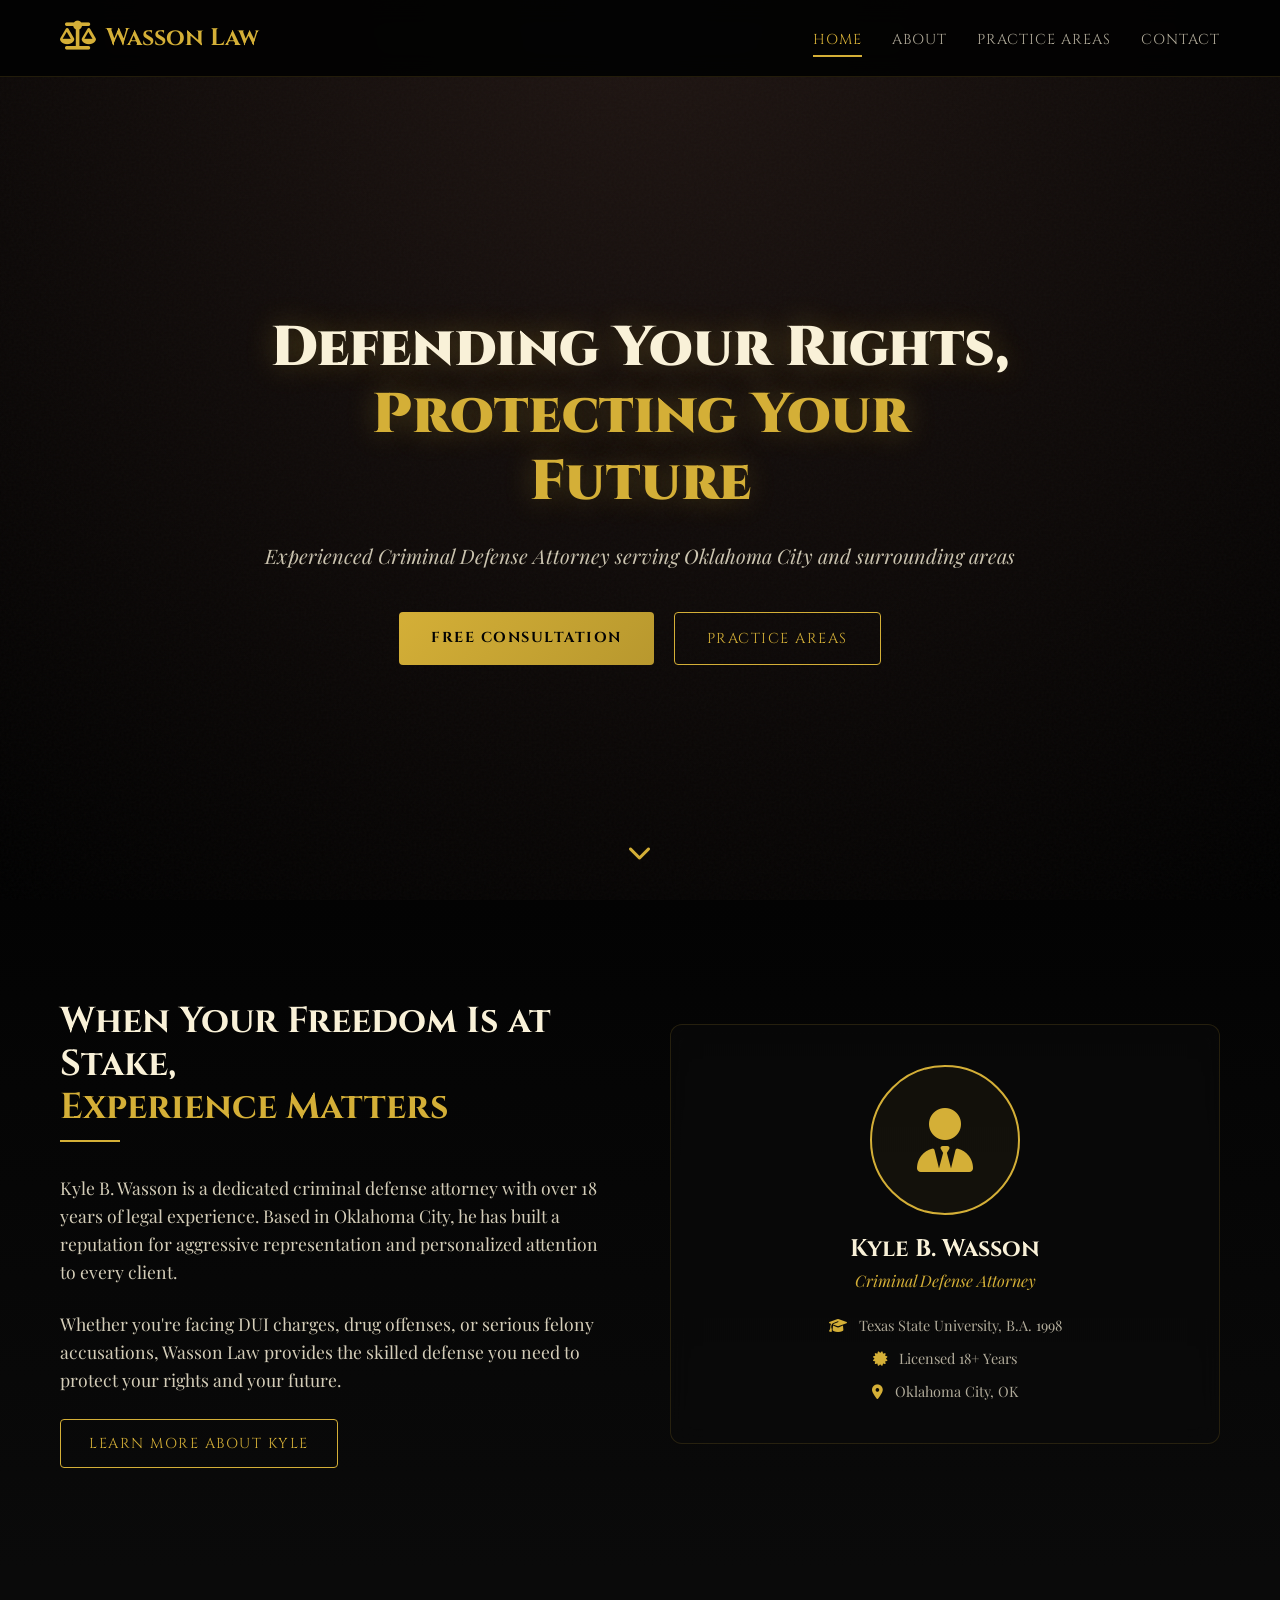
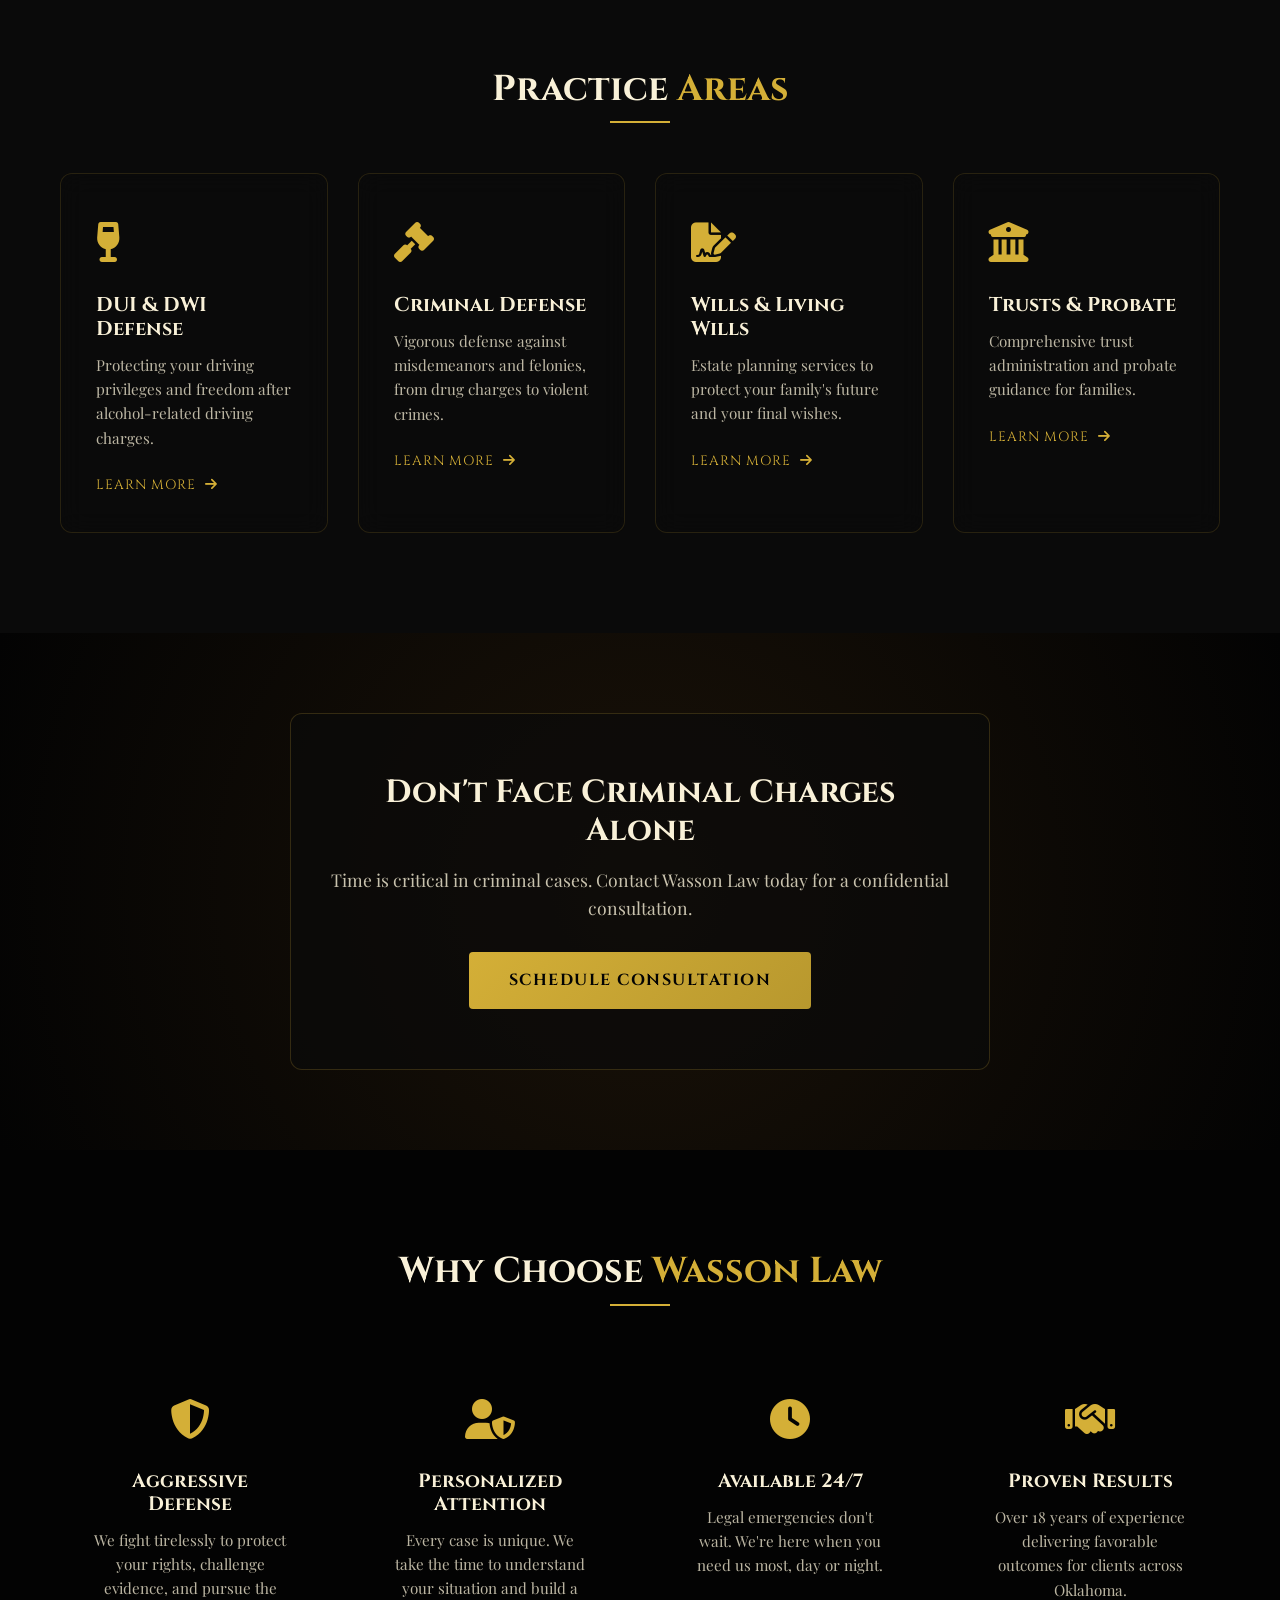
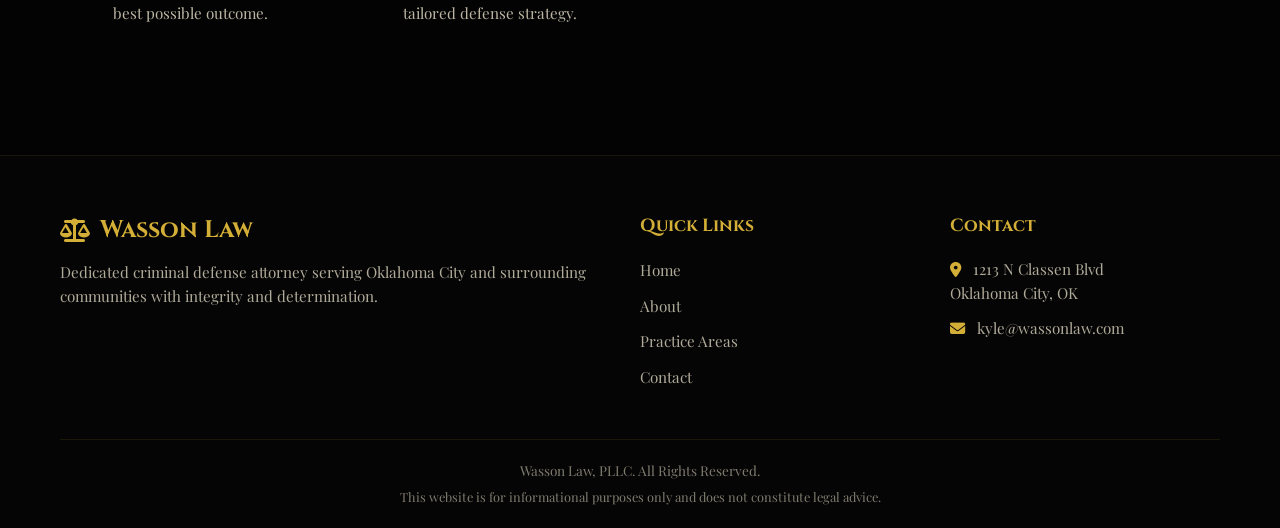
==== index.html @ e427a438 "Initial dark themed website for Kyle B. Wasson - Criminal Defense Attorney" ====
<!DOCTYPE html>
<html lang="en">
<head>
    <meta charset="UTF-8">
    <meta name="viewport" content="width=device-width, initial-scale=1.0">
    <title>Wasson Law | Kyle B. Wasson - Criminal Defense Attorney</title>
    <link rel="stylesheet" href="styles.css">
    <link href="https://fonts.googleapis.com/css2?family=Cinzel:wght@400;700;900&family=Playfair+Display:ital,wght@0,400;0,600;1,400&display=swap" rel="stylesheet">
    <link rel="stylesheet" href="https://cdnjs.cloudflare.com/ajax/libs/font-awesome/6.5.1/css/all.min.css">
</head>
<body>
    <nav class="navbar">
        <div class="nav-container">
            <a href="index.html" class="nav-logo">
                <span class="logo-icon"><i class="fas fa-scale-balanced"></i></span>
                <span class="logo-text">Wasson Law</span>
            </a>
            <ul class="nav-links">
                <li><a href="index.html" class="active">Home</a></li>
                <li><a href="about.html">About</a></li>
                <li><a href="practice-areas.html">Practice Areas</a></li>
                <li><a href="contact.html">Contact</a></li>
            </ul>
            <div class="hamburger">
                <span></span>
                <span></span>
                <span></span>
            </div>
        </div>
    </nav>

    <header class="hero">
        <div class="hero-overlay"></div>
        <div class="hero-content">
            <h1 class="hero-title">Defending Your Rights,<br><span class="gold-text">Protecting Your Future</span></h1>
            <p class="hero-subtitle">Experienced Criminal Defense Attorney serving Oklahoma City and surrounding areas</p>
            <div class="hero-buttons">
                <a href="contact.html" class="btn btn-primary">Free Consultation</a>
                <a href="practice-areas.html" class="btn btn-secondary">Practice Areas</a>
            </div>
        </div>
        <div class="hero-scroll">
            <i class="fas fa-chevron-down"></i>
        </div>
    </header>

    <section class="intro-section">
        <div class="container">
            <div class="intro-grid">
                <div class="intro-text">
                    <h2 class="section-title">When Your Freedom Is at Stake,<br><span class="gold-text">Experience Matters</span></h2>
                    <p class="intro-paragraph">Kyle B. Wasson is a dedicated criminal defense attorney with over 18 years of legal experience. Based in Oklahoma City, he has built a reputation for aggressive representation and personalized attention to every client.</p>
                    <p class="intro-paragraph">Whether you're facing DUI charges, drug offenses, or serious felony accusations, Wasson Law provides the skilled defense you need to protect your rights and your future.</p>
                    <a href="about.html" class="btn btn-outline">Learn More About Kyle</a>
                </div>
                <div class="intro-card">
                    <div class="attorney-placeholder">
                        <i class="fas fa-user-tie"></i>
                    </div>
                    <h3>Kyle B. Wasson</h3>
                    <p>Criminal Defense Attorney</p>
                    <div class="credentials">
                        <span><i class="fas fa-graduation-cap"></i> Texas State University, B.A. 1998</span>
                        <span><i class="fas fa-certificate"></i> Licensed 18+ Years</span>
                        <span><i class="fas fa-location-dot"></i> Oklahoma City, OK</span>
                    </div>
                </div>
            </div>
        </div>
    </section>

    <section class="practice-preview">
        <div class="container">
            <h2 class="section-title text-center">Practice <span class="gold-text">Areas</span></h2>
            <div class="practice-grid">
                <div class="practice-card">
                    <div class="practice-icon"><i class="fas fa-wine-glass"></i></div>
                    <h3>DUI & DWI Defense</h3>
                    <p>Protecting your driving privileges and freedom after alcohol-related driving charges.</p>
                    <a href="practice-areas.html" class="card-link">Learn More <i class="fas fa-arrow-right"></i></a>
                </div>
                <div class="practice-card">
                    <div class="practice-icon"><i class="fas fa-gavel"></i></div>
                    <h3>Criminal Defense</h3>
                    <p>Vigorous defense against misdemeanors and felonies, from drug charges to violent crimes.</p>
                    <a href="practice-areas.html" class="card-link">Learn More <i class="fas fa-arrow-right"></i></a>
                </div>
                <div class="practice-card">
                    <div class="practice-icon"><i class="fas fa-file-signature"></i></div>
                    <h3>Wills & Living Wills</h3>
                    <p>Estate planning services to protect your family's future and your final wishes.</p>
                    <a href="practice-areas.html" class="card-link">Learn More <i class="fas fa-arrow-right"></i></a>
                </div>
                <div class="practice-card">
                    <div class="practice-icon"><i class="fas fa-building-columns"></i></div>
                    <h3>Trusts & Probate</h3>
                    <p>Comprehensive trust administration and probate guidance for families.</p>
                    <a href="practice-areas.html" class="card-link">Learn More <i class="fas fa-arrow-right"></i></a>
                </div>
            </div>
        </div>
    </section>

    <section class="cta-section">
        <div class="container">
            <div class="cta-box">
                <h2>Don't Face Criminal Charges Alone</h2>
                <p>Time is critical in criminal cases. Contact Wasson Law today for a confidential consultation.</p>
                <a href="contact.html" class="btn btn-primary btn-large">Schedule Consultation</a>
            </div>
        </div>
    </section>

    <section class="why-choose">
        <div class="container">
            <h2 class="section-title text-center">Why Choose <span class="gold-text">Wasson Law</span></h2>
            <div class="features-grid">
                <div class="feature">
                    <div class="feature-icon"><i class="fas fa-shield-halved"></i></div>
                    <h3>Aggressive Defense</h3>
                    <p>We fight tirelessly to protect your rights, challenge evidence, and pursue the best possible outcome.</p>
                </div>
                <div class="feature">
                    <div class="feature-icon"><i class="fas fa-user-shield"></i></div>
                    <h3>Personalized Attention</h3>
                    <p>Every case is unique. We take the time to understand your situation and build a tailored defense strategy.</p>
                </div>
                <div class="feature">
                    <div class="feature-icon"><i class="fas fa-clock"></i></div>
                    <h3>Available 24/7</h3>
                    <p>Legal emergencies don't wait. We're here when you need us most, day or night.</p>
                </div>
                <div class="feature">
                    <div class="feature-icon"><i class="fas fa-handshake"></i></div>
                    <h3>Proven Results</h3>
                    <p>Over 18 years of experience delivering favorable outcomes for clients across Oklahoma.</p>
                </div>
            </div>
        </div>
    </section>

    <footer class="footer">
        <div class="container">
            <div class="footer-grid">
                <div class="footer-brand">
                    <h3><i class="fas fa-scale-balanced"></i> Wasson Law</h3>
                    <p>Dedicated criminal defense attorney serving Oklahoma City and surrounding communities with integrity and determination.</p>
                </div>
                <div class="footer-links">
                    <h4>Quick Links</h4>
                    <ul>
                        <li><a href="index.html">Home</a></li>
                        <li><a href="about.html">About</a></li>
                        <li><a href="practice-areas.html">Practice Areas</a></li>
                        <li><a href="contact.html">Contact</a></li>
                    </ul>
                </div>
                <div class="footer-contact">
                    <h4>Contact</h4>
                    <p><i class="fas fa-location-dot"></i> 1213 N Classen Blvd<br>Oklahoma City, OK</p>
                    <p><i class="fas fa-envelope"></i> kyle@wassonlaw.com</p>
                </div>
            </div>
            <div class="footer-bottom">
                <p> Wasson Law, PLLC. All Rights Reserved.</p>
                <p class="disclaimer">This website is for informational purposes only and does not constitute legal advice.</p>
            </div>
        </div>
    </footer>

    <script>
        // Mobile menu toggle
        const hamburger = document.querySelector('.hamburger');
        const navLinks = document.querySelector('.nav-links');
        hamburger.addEventListener('click', () => {
            navLinks.classList.toggle('active');
            hamburger.classList.toggle('active');
        });

        // Smooth scroll for anchor links
        document.querySelectorAll('a[href^="#"]').forEach(anchor => {
            anchor.addEventListener('click', function (e) {
                e.preventDefault();
                document.querySelector(this.getAttribute('href')).scrollIntoView({
                    behavior: 'smooth'
                });
            });
        });
    </script>
</body>
</html>
---- styles.css ----
/* ============================================
   WASSON LAW - DARK THEME STYLESHEET
   Attorney: Kyle B. Wasson
   ============================================ */

@import url('https://fonts.googleapis.com/css2?family=Cinzel:wght@400;700;900&family=Playfair+Display:ital,wght@0,400;0,600;1,400&display=swap');

/* CSS Variables */
:root {
    --gold: #D4AF37;
    --gold-light: #F9F1D8;
    --gold-dim: #8a7326;
    --black: #030303;
    --panel-bg: rgba(10, 10, 10, 0.7);
    --accent: var(--gold);
    --font-display: 'Cinzel', serif;
    --font-serif: 'Playfair Display', serif;
}

/* Reset & Base */
* {
    margin: 0;
    padding: 0;
    box-sizing: border-box;
}

html {
    scroll-behavior: smooth;
}

body {
    font-family: var(--font-serif);
    background-color: var(--black);
    color: var(--gold-light);
    line-height: 1.6;
    overflow-x: hidden;
}

a {
    color: var(--gold);
    text-decoration: none;
    transition: all 0.3s ease;
}

a:hover {
    color: var(--gold-light);
}

.container {
    max-width: 1200px;
    margin: 0 auto;
    padding: 0 20px;
}

/* Typography */
h1, h2, h3, h4, h5, h6 {
    font-family: var(--font-display);
    color: var(--gold-light);
    line-height: 1.2;
}

.section-title {
    font-size: 2.25rem;
    margin-bottom: 2rem;
    position: relative;
}

.section-title::after {
    content: '';
    display: block;
    width: 60px;
    height: 2px;
    background: var(--gold);
    margin-top: 10px;
}

.text-center {
    text-align: center;
}

.text-center::after {
    margin-left: auto;
    margin-right: auto;
}

.gold-text {
    color: var(--gold);
}

/* Navigation */
.navbar {
    position: fixed;
    top: 0;
    left: 0;
    right: 0;
    z-index: 1000;
    background: rgba(3, 3, 3, 0.95);
    backdrop-filter: blur(12px);
    border-bottom: 1px solid rgba(212, 175, 55, 0.15);
    padding: 15px 0;
}

.nav-container {
    max-width: 1200px;
    margin: 0 auto;
    padding: 0 20px;
    display: flex;
    justify-content: space-between;
    align-items: center;
}

.nav-logo {
    display: flex;
    align-items: center;
    gap: 10px;
    font-family: var(--font-display);
    font-size: 1.5rem;
    font-weight: 700;
    color: var(--gold);
}

.logo-icon {
    font-size: 1.8rem;
}

.nav-links {
    display: flex;
    list-style: none;
    gap: 30px;
}

.nav-links a {
    font-family: var(--font-display);
    font-size: 0.9rem;
    text-transform: uppercase;
    letter-spacing: 1px;
    padding: 8px 0;
    position: relative;
    color: rgba(249, 241, 216, 0.7);
}

.nav-links a::after {
    content: '';
    position: absolute;
    bottom: 0;
    left: 0;
    width: 0;
    height: 2px;
    background: var(--gold);
    transition: width 0.3s ease;
}

.nav-links a:hover,
.nav-links a.active {
    color: var(--gold);
}

.nav-links a:hover::after,
.nav-links a.active::after {
    width: 100%;
}

.hamburger {
    display: none;
    flex-direction: column;
    gap: 5px;
    cursor: pointer;
}

.hamburger span {
    display: block;
    width: 25px;
    height: 2px;
    background: var(--gold);
    transition: all 0.3s ease;
}

/* Hero Section */
.hero {
    min-height: 100vh;
    display: flex;
    align-items: center;
    justify-content: center;
    position: relative;
    background: radial-gradient(circle at top center, #1F1512 0%, #000000 100%);
    padding-top: 80px;
}

.hero-overlay {
    position: absolute;
    inset: 0;
    background: url("data:image/svg+xml,%3Csvg viewBox='0 0 400 400' xmlns='http://www.w3.org/2000/svg'%3E%3Cfilter id='noiseFilter'%3E%3CfeTurbulence type='fractalNoise' baseFrequency='0.9' numOctaves='3' stitchTiles='stitch'/%3E%3C/filter%3E%3Crect width='100%25' height='100%25' filter='url(%23noiseFilter)'/%3E%3C/svg%3E");
    opacity: 0.03;
    pointer-events: none;
}

.hero-content {
    text-align: center;
    z-index: 1;
    max-width: 800px;
    padding: 0 20px;
}

.hero-title {
    font-size: clamp(2rem, 5vw, 3.5rem);
    font-weight: 900;
    margin-bottom: 1.5rem;
    text-shadow: 0 0 30px rgba(212, 175, 55, 0.3);
}

.hero-subtitle {
    font-size: 1.25rem;
    color: rgba(249, 241, 216, 0.8);
    margin-bottom: 2.5rem;
    font-style: italic;
}

.hero-buttons {
    display: flex;
    gap: 20px;
    justify-content: center;
    flex-wrap: wrap;
}

.hero-scroll {
    position: absolute;
    bottom: 30px;
    left: 50%;
    transform: translateX(-50%);
    animation: bounce 2s infinite;
    color: var(--gold);
    font-size: 1.5rem;
}

@keyframes bounce {
    0%, 20%, 50%, 80%, 100% { transform: translateX(-50%) translateY(0); }
    40% { transform: translateX(-50%) translateY(-10px); }
    60% { transform: translateX(-50%) translateY(-5px); }
}

/* Buttons */
.btn {
    display: inline-block;
    padding: 14px 32px;
    font-family: var(--font-display);
    font-size: 0.9rem;
    text-transform: uppercase;
    letter-spacing: 1.5px;
    border-radius: 4px;
    cursor: pointer;
    transition: all 0.3s ease;
    border: none;
    text-align: center;
}

.btn-primary {
    background: linear-gradient(135deg, var(--gold) 0%, #b8982e 100%);
    color: var(--black);
    font-weight: 700;
}

.btn-primary:hover {
    box-shadow: 0 0 25px rgba(212, 175, 55, 0.5);
    transform: translateY(-2px);
    color: var(--black);
}

.btn-secondary {
    background: transparent;
    color: var(--gold);
    border: 1px solid var(--gold);
}

.btn-secondary:hover {
    background: rgba(212, 175, 55, 0.1);
    color: var(--gold-light);
}

.btn-outline {
    background: transparent;
    color: var(--gold);
    border: 1px solid var(--gold);
    padding: 12px 28px;
}

.btn-outline:hover {
    background: rgba(212, 175, 55, 0.1);
}

.btn-large {
    padding: 16px 40px;
    font-size: 1rem;
}

.btn-full {
    width: 100%;
}

/* Intro Section */
.intro-section {
    padding: 100px 0;
    background: linear-gradient(180deg, var(--black) 0%, #0a0a0a 100%);
}

.intro-grid {
    display: grid;
    grid-template-columns: 1fr 1fr;
    gap: 60px;
    align-items: center;
}

.intro-text p {
    font-size: 1.1rem;
    margin-bottom: 1.5rem;
    color: rgba(249, 241, 216, 0.85);
}

.intro-card {
    background: rgba(10, 10, 10, 0.6);
    backdrop-filter: blur(12px);
    border: 1px solid rgba(212, 175, 55, 0.15);
    border-radius: 12px;
    padding: 40px;
    text-align: center;
}

.attorney-placeholder {
    width: 150px;
    height: 150px;
    border-radius: 50%;
    border: 2px solid var(--gold);
    margin: 0 auto 20px;
    display: flex;
    align-items: center;
    justify-content: center;
    background: rgba(212, 175, 55, 0.05);
}

.attorney-placeholder i {
    font-size: 4rem;
    color: var(--gold);
}

.intro-card h3 {
    font-size: 1.5rem;
    margin-bottom: 5px;
}

.intro-card > p {
    color: var(--gold);
    font-style: italic;
    margin-bottom: 20px;
}

.credentials {
    display: flex;
    flex-direction: column;
    gap: 10px;
}

.credentials span {
    font-size: 0.9rem;
    color: rgba(249, 241, 216, 0.7);
}

.credentials i {
    color: var(--gold);
    margin-right: 8px;
}

/* Practice Preview */
.practice-preview {
    padding: 100px 0;
    background: #0a0a0a;
}

.practice-grid {
    display: grid;
    grid-template-columns: repeat(auto-fit, minmax(260px, 1fr));
    gap: 30px;
    margin-top: 50px;
}

.practice-card {
    background: rgba(10, 10, 10, 0.6);
    backdrop-filter: blur(12px);
    border: 1px solid rgba(212, 175, 55, 0.15);
    border-radius: 12px;
    padding: 35px;
    transition: all 0.3s ease;
}

.practice-card:hover {
    border-color: rgba(212, 175, 55, 0.4);
    transform: translateY(-5px);
    box-shadow: 0 10px 40px rgba(0, 0, 0, 0.4);
}

.practice-icon {
    font-size: 2.5rem;
    color: var(--gold);
    margin-bottom: 20px;
}

.practice-card h3 {
    font-size: 1.25rem;
    margin-bottom: 12px;
}

.practice-card p {
    color: rgba(249, 241, 216, 0.75);
    font-size: 0.95rem;
    margin-bottom: 20px;
}

.card-link {
    font-family: var(--font-display);
    font-size: 0.85rem;
    text-transform: uppercase;
    letter-spacing: 1px;
}

.card-link i {
    margin-left: 5px;
    transition: transform 0.3s ease;
}

.card-link:hover i {
    transform: translateX(5px);
}

/* CTA Section */
.cta-section {
    padding: 80px 0;
    background: radial-gradient(circle at center, #1a1208 0%, var(--black) 100%);
}

.cta-box {
    text-align: center;
    max-width: 700px;
    margin: 0 auto;
    padding: 60px 40px;
    background: rgba(10, 10, 10, 0.7);
    border: 1px solid rgba(212, 175, 55, 0.2);
    border-radius: 12px;
}

.cta-box h2 {
    font-size: 2rem;
    margin-bottom: 15px;
}

.cta-box p {
    color: rgba(249, 241, 216, 0.8);
    margin-bottom: 30px;
    font-size: 1.1rem;
}

/* Why Choose */
.why-choose {
    padding: 100px 0;
    background: var(--black);
}

.features-grid {
    display: grid;
    grid-template-columns: repeat(auto-fit, minmax(250px, 1fr));
    gap: 40px;
    margin-top: 50px;
}

.feature {
    text-align: center;
    padding: 30px;
}

.feature-icon {
    font-size: 2.5rem;
    color: var(--gold);
    margin-bottom: 20px;
}

.feature h3 {
    font-size: 1.2rem;
    margin-bottom: 12px;
}

.feature p {
    color: rgba(249, 241, 216, 0.75);
    font-size: 0.95rem;
}

/* Footer */
.footer {
    background: #050505;
    border-top: 1px solid rgba(212, 175, 55, 0.1);
    padding: 60px 0 20px;
}

.footer-grid {
    display: grid;
    grid-template-columns: 2fr 1fr 1fr;
    gap: 40px;
    margin-bottom: 40px;
}

.footer-brand h3 {
    color: var(--gold);
    font-size: 1.5rem;
    margin-bottom: 15px;
    display: flex;
    align-items: center;
    gap: 10px;
}

.footer-brand p {
    color: rgba(249, 241, 216, 0.7);
    font-size: 0.95rem;
}

.footer-links h4,
.footer-contact h4 {
    font-size: 1.1rem;
    margin-bottom: 20px;
    color: var(--gold);
}

.footer-links ul {
    list-style: none;
}

.footer-links li {
    margin-bottom: 10px;
}

.footer-links a {
    color: rgba(249, 241, 216, 0.7);
    font-size: 0.95rem;
}

.footer-links a:hover {
    color: var(--gold);
}

.footer-contact p {
    color: rgba(249, 241, 216, 0.7);
    font-size: 0.95rem;
    margin-bottom: 10px;
}

.footer-contact i {
    color: var(--gold);
    margin-right: 8px;
}

.footer-bottom {
    text-align: center;
    padding-top: 20px;
    border-top: 1px solid rgba(212, 175, 55, 0.1);
}

.footer-bottom p {
    color: rgba(249, 241, 216, 0.5);
    font-size: 0.85rem;
}

.footer-bottom .disclaimer {
    margin-top: 5px;
    font-size: 0.8rem;
}

/* Page Header */
.page-header {
    padding: 150px 0 80px;
    text-align: center;
    background: radial-gradient(circle at top center, #1F1512 0%, #000000 100%);
    border-bottom: 1px solid rgba(212, 175, 55, 0.1);
}

.page-header-content h1 {
    font-size: clamp(2rem, 4vw, 3rem);
    margin-bottom: 15px;
}

.page-header-content p {
    font-size: 1.2rem;
    color: rgba(249, 241, 216, 0.7);
    font-style: italic;
}

/* About Page */
.about-section {
    padding: 80px 0;
    background: var(--black);
}

.about-grid {
    display: grid;
    grid-template-columns: 1fr 2fr;
    gap: 60px;
    align-items: start;
}

.about-image {
    position: sticky;
    top: 100px;
}

.about-placeholder {
    width: 100%;
    aspect-ratio: 3/4;
    border: 2px solid var(--gold);
    border-radius: 8px;
    display: flex;
    align-items: center;
    justify-content: center;
    background: rgba(212, 175, 55, 0.05);
    margin-bottom: 20px;
}

.about-placeholder i {
    font-size: 5rem;
    color: var(--gold);
}

.about-credentials {
    text-align: center;
}

.about-credentials h3 {
    font-size: 1.5rem;
    margin-bottom: 5px;
}

.about-credentials .title {
    color: var(--gold);
    font-style: italic;
    margin-bottom: 15px;
}

.cred-list {
    display: flex;
    flex-direction: column;
    gap: 8px;
}

.cred-list span {
    font-size: 0.85rem;
    color: rgba(249, 241, 216, 0.7);
}

.cred-list i {
    color: var(--gold);
    margin-right: 8px;
}

.about-content h3 {
    font-size: 1.3rem;
    margin: 30px 0 15px;
    color: var(--gold);
}

.about-content p {
    color: rgba(249, 241, 216, 0.85);
    margin-bottom: 1rem;
}

.about-content blockquote {
    border-left: 3px solid var(--gold);
    padding-left: 20px;
    margin: 30px 0;
    font-style: italic;
    font-size: 1.1rem;
    color: rgba(249, 241, 216, 0.9);
}

.about-content blockquote cite {
    display: block;
    margin-top: 10px;
    font-size: 0.9rem;
    color: var(--gold);
    font-style: normal;
}

/* Experience Section */
.experience-section {
    padding: 80px 0;
    background: #0a0a0a;
}

.expertise-grid {
    display: grid;
    grid-template-columns: repeat(auto-fit, minmax(300px, 1fr));
    gap: 30px;
    margin-top: 50px;
}

.expertise-item {
    background: rgba(10, 10, 10, 0.6);
    border: 1px solid rgba(212, 175, 55, 0.15);
    border-radius: 8px;
    padding: 30px;
    text-align: center;
    transition: all 0.3s ease;
}

.expertise-item:hover {
    border-color: rgba(212, 175, 55, 0.4);
}

.expertise-item i {
    font-size: 2.5rem;
    color: var(--gold);
    margin-bottom: 15px;
}

.expertise-item h4 {
    font-size: 1.1rem;
    margin-bottom: 10px;
}

.expertise-item p {
    color: rgba(249, 241, 216, 0.7);
    font-size: 0.9rem;
}

/* Practice Areas Page */
.practice-detail {
    padding: 80px 0;
    background: var(--black);
}

.practice-detail-grid {
    display: grid;
    grid-template-columns: repeat(auto-fit, minmax(350px, 1fr));
    gap: 30px;
}

.practice-detail-card {
    background: rgba(10, 10, 10, 0.6);
    border: 1px solid rgba(212, 175, 55, 0.15);
    border-radius: 12px;
    overflow: hidden;
    transition: all 0.3s ease;
}

.practice-detail-card:hover {
    border-color: rgba(212, 175, 55, 0.4);
    transform: translateY(-3px);
}

.practice-detail-header {
    background: rgba(212, 175, 55, 0.08);
    padding: 25px 30px;
    display: flex;
    align-items: center;
    gap: 15px;
    border-bottom: 1px solid rgba(212, 175, 55, 0.1);
}

.practice-detail-header i {
    font-size: 1.8rem;
    color: var(--gold);
}

.practice-detail-header h2 {
    font-size: 1.3rem;
}

.practice-detail-content {
    padding: 25px 30px;
}

.practice-detail-content p {
    color: rgba(249, 241, 216, 0.8);
    margin-bottom: 15px;
    font-size: 0.95rem;
}

.practice-detail-content ul {
    list-style: none;
    margin-bottom: 15px;
}

.practice-detail-content li {
    padding: 8px 0;
    color: rgba(249, 241, 216, 0.85);
    font-size: 0.95rem;
    display: flex;
    align-items: center;
    gap: 10px;
}

.practice-detail-content li i {
    color: var(--gold);
    font-size: 0.8rem;
}

/* Contact Page */
.contact-section {
    padding: 80px 0;
    background: var(--black);
}

.contact-grid {
    display: grid;
    grid-template-columns: 1fr 1fr;
    gap: 60px;
}

.contact-intro {
    font-size: 1.1rem;
    color: rgba(249, 241, 216, 0.85);
    margin-bottom: 30px;
}

.contact-details {
    display: flex;
    flex-direction: column;
    gap: 25px;
    margin-bottom: 30px;
}

.contact-item {
    display: flex;
    gap: 15px;
    align-items: flex-start;
}

.contact-icon {
    width: 45px;
    height: 45px;
    border-radius: 50%;
    background: rgba(212, 175, 55, 0.1);
    border: 1px solid rgba(212, 175, 55, 0.2);
    display: flex;
    align-items: center;
    justify-content: center;
    flex-shrink: 0;
}

.contact-icon i {
    color: var(--gold);
    font-size: 1rem;
}

.contact-text h4 {
    font-size: 1rem;
    margin-bottom: 5px;
    color: var(--gold);
}

.contact-text p {
    color: rgba(249, 241, 216, 0.8);
    font-size: 0.95rem;
}

.contact-urgent {
    background: rgba(212, 175, 55, 0.08);
    border: 1px solid rgba(212, 175, 55, 0.2);
    border-radius: 8px;
    padding: 20px;
    display: flex;
    gap: 15px;
    align-items: flex-start;
}

.contact-urgent i {
    color: var(--gold);
    font-size: 1.5rem;
    flex-shrink: 0;
}

.contact-urgent p {
    color: rgba(249, 241, 216, 0.9);
    font-size: 0.95rem;
}

/* Contact Form */
.contact-form-container {
    background: rgba(10, 10, 10, 0.6);
    border: 1px solid rgba(212, 175, 55, 0.15);
    border-radius: 12px;
    padding: 40px;
}

.contact-form-container h3 {
    font-size: 1.4rem;
    margin-bottom: 25px;
    color: var(--gold);
}

.form-group {
    margin-bottom: 20px;
}

.form-group label {
    display: block;
    margin-bottom: 8px;
    font-family: var(--font-display);
    font-size: 0.85rem;
    text-transform: uppercase;
    letter-spacing: 1px;
    color: rgba(249, 241, 216, 0.8);
}

.form-control {
    width: 100%;
    padding: 12px 15px;
    background: rgba(255, 255, 255, 0.03);
    border: 1px solid rgba(212, 175, 55, 0.2);
    border-radius: 6px;
    color: var(--gold-light);
    font-family: var(--font-serif);
    font-size: 1rem;
    transition: all 0.3s ease;
}

.form-control:focus {
    outline: none;
    border-color: var(--gold);
    background: rgba(212, 175, 55, 0.05);
    box-shadow: 0 0 15px rgba(212, 175, 55, 0.1);
}

.form-control::placeholder {
    color: rgba(249, 241, 216, 0.4);
}

.form-select {
    appearance: none;
    background-image: url("data:image/svg+xml,%3Csvg xmlns='http://www.w3.org/2000/svg' width='12' height='12' viewBox='0 0 12 12'%3E%3Cpath fill='%23D4AF37' d='M6 8L1 3h10z'/%3E%3C/svg%3E");
    background-repeat: no-repeat;
    background-position: right 15px center;
    padding-right: 40px;
}

.form-select option {
    background: #1a1a1a;
    color: var(--gold-light);
}

textarea.form-control {
    resize: vertical;
    min-height: 120px;
}

.form-disclaimer {
    margin-top: 15px;
    font-size: 0.8rem;
    color: rgba(249, 241, 216, 0.5);
    text-align: center;
}

/* Map Section */
.map-section {
    position: relative;
}

.map-container {
    position: relative;
    width: 100%;
}

.map-container iframe {
    display: block;
    filter: grayscale(0.8) brightness(0.4);
}

.map-overlay-card {
    position: absolute;
    bottom: 30px;
    left: 50%;
    transform: translateX(-50%);
    background: rgba(10, 10, 10, 0.9);
    backdrop-filter: blur(12px);
    border: 1px solid rgba(212, 175, 55, 0.2);
    border-radius: 8px;
    padding: 20px 30px;
    text-align: center;
    z-index: 10;
}

.map-overlay-card h4 {
    color: var(--gold);
    font-size: 1.1rem;
    margin-bottom: 8px;
    display: flex;
    align-items: center;
    justify-content: center;
    gap: 8px;
}

.map-overlay-card p {
    color: rgba(249, 241, 216, 0.8);
    font-size: 0.9rem;
    margin-bottom: 5px;
}

/* Animations */
@keyframes fadeInUp {
    from {
        opacity: 0;
        transform: translateY(30px);
    }
    to {
        opacity: 1;
        transform: translateY(0);
    }
}

/* Responsive */
@media (max-width: 1024px) {
    .intro-grid,
    .about-grid,
    .contact-grid {
        grid-template-columns: 1fr;
        gap: 40px;
    }
    
    .about-image {
        position: static;
        max-width: 400px;
        margin: 0 auto;
    }
}

@media (max-width: 768px) {
    .nav-links {
        position: fixed;
        top: 70px;
        left: 0;
        right: 0;
        background: rgba(3, 3, 3, 0.98);
        flex-direction: column;
        align-items: center;
        padding: 30px 0;
        gap: 20px;
        transform: translateY(-150%);
        transition: transform 0.3s ease;
        border-bottom: 1px solid rgba(212, 175, 55, 0.2);
    }
    
    .nav-links.active {
        transform: translateY(0);
    }
    
    .hamburger {
        display: flex;
    }
    
    .hero-title {
        font-size: 2rem;
    }
    
    .hero-buttons {
        flex-direction: column;
        align-items: center;
    }
    
    .section-title {
        font-size: 1.75rem;
    }
    
    .footer-grid {
        grid-template-columns: 1fr;
        text-align: center;
    }
    
    .practice-detail-grid {
        grid-template-columns: 1fr;
    }
    
    .map-overlay-card {
        position: relative;
        bottom: auto;
        left: auto;
        transform: none;
        border-radius: 0;
    }
}

/* Scrollbar */
::-webkit-scrollbar {
    width: 8px;
}

::-webkit-scrollbar-track {
    background: rgba(0, 0, 0, 0.4);
}

::-webkit-scrollbar-thumb {
    background: rgba(212, 175, 55, 0.6);
    border-radius: 4px;
}

::-webkit-scrollbar-thumb:hover {
    background: var(--gold);
}

::selection {
    background: var(--gold);
    color: var(--black);
}
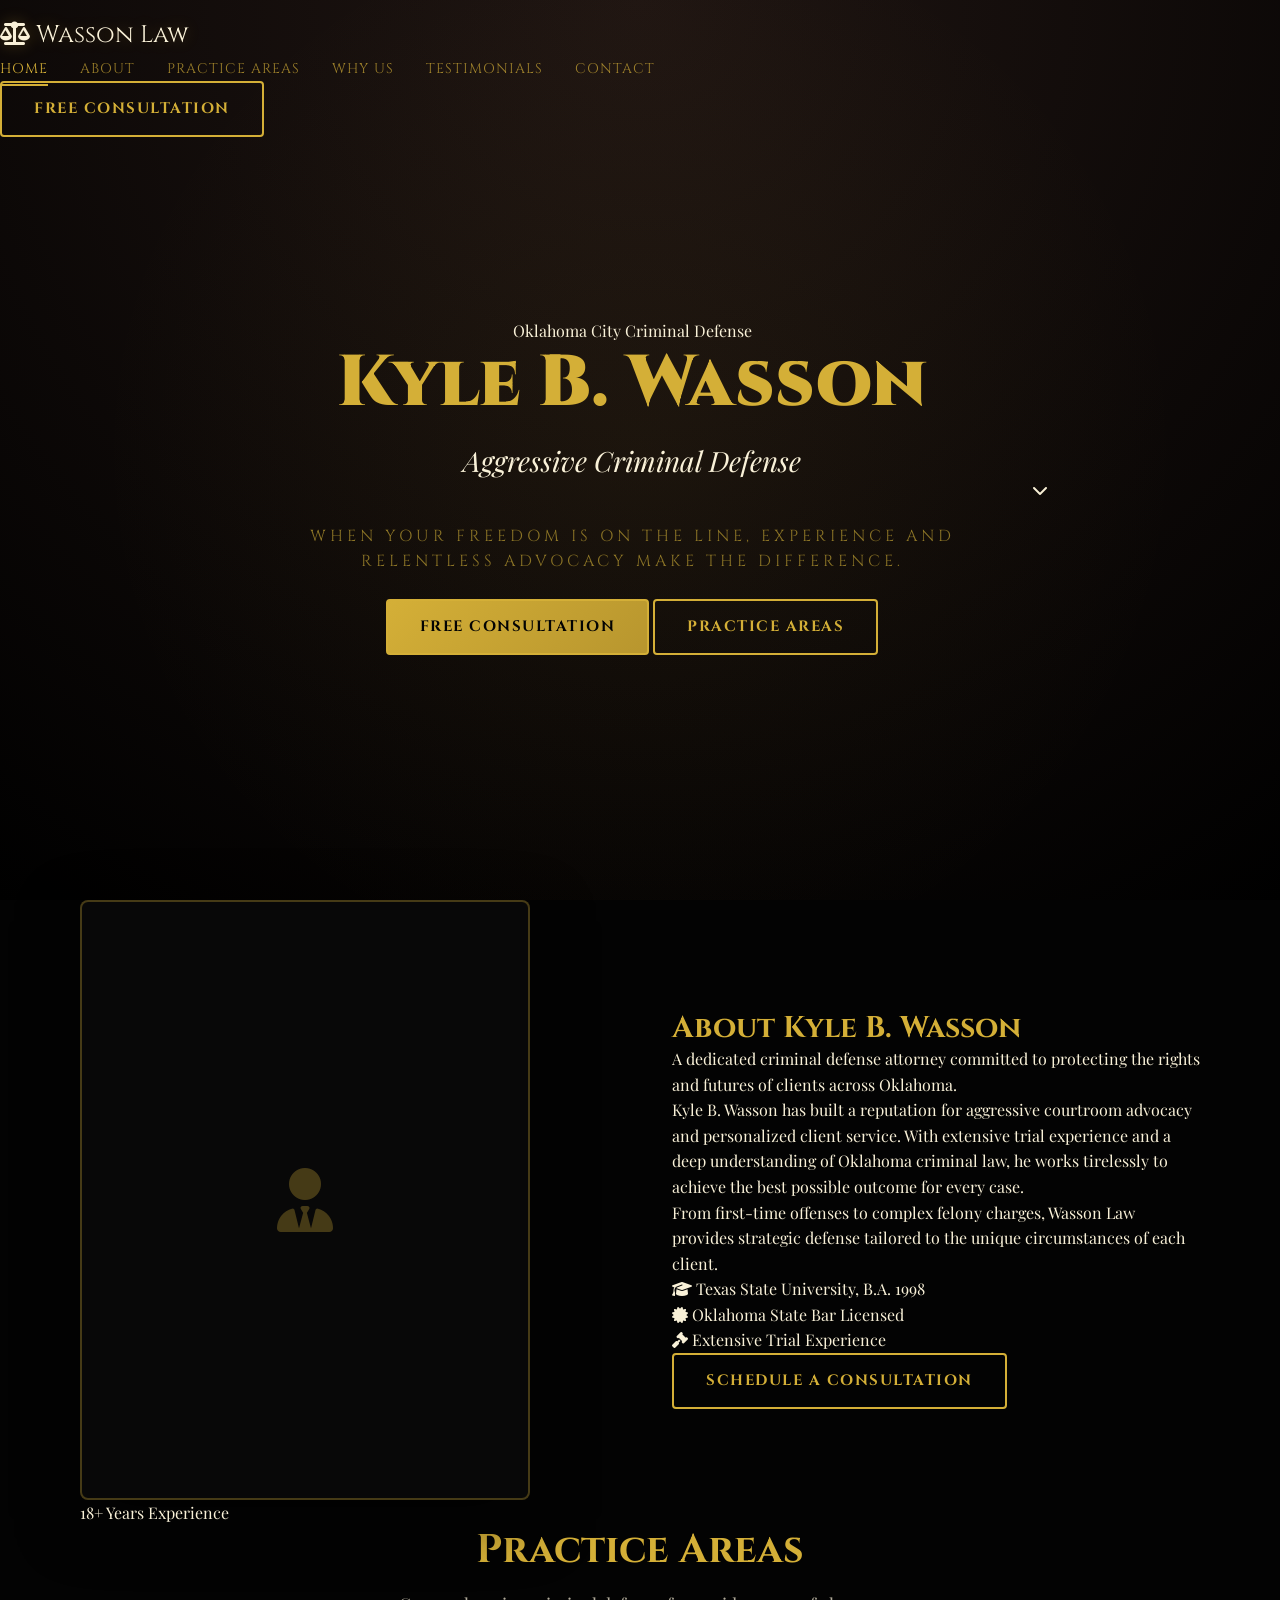
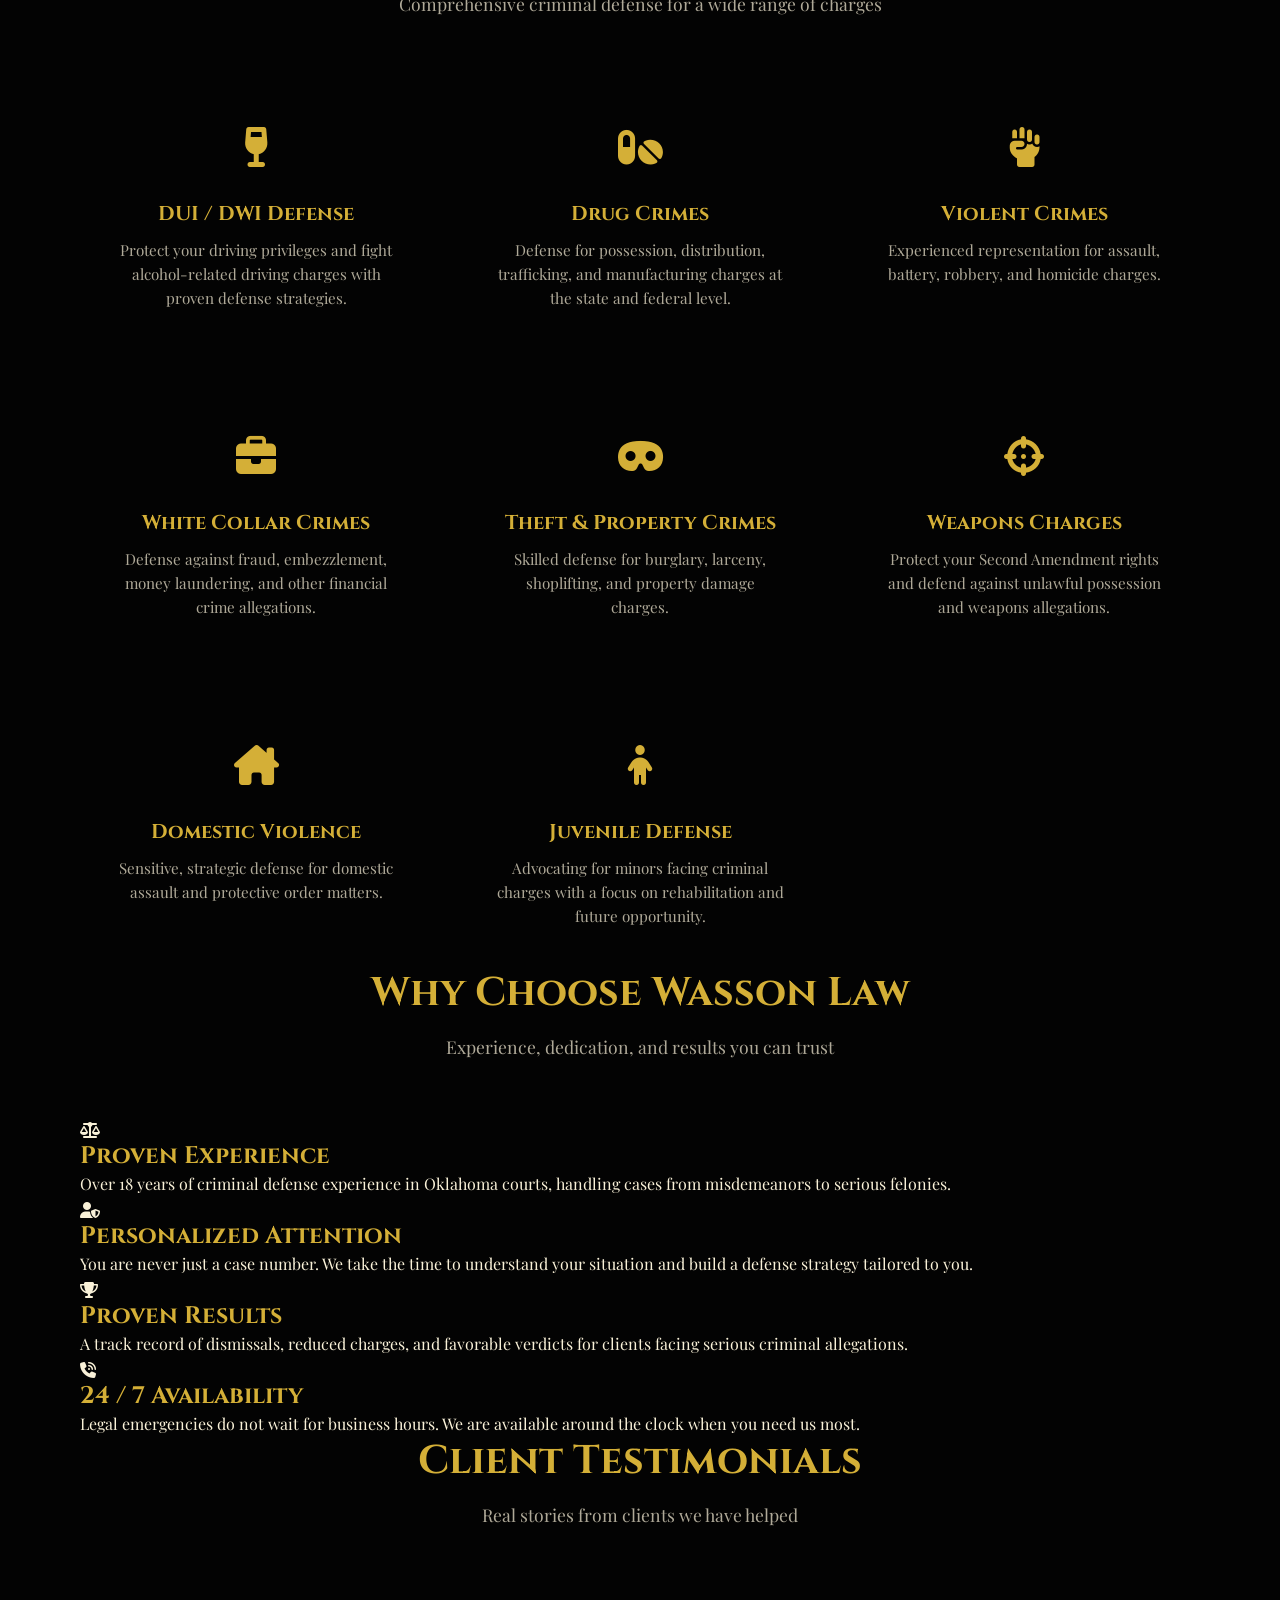
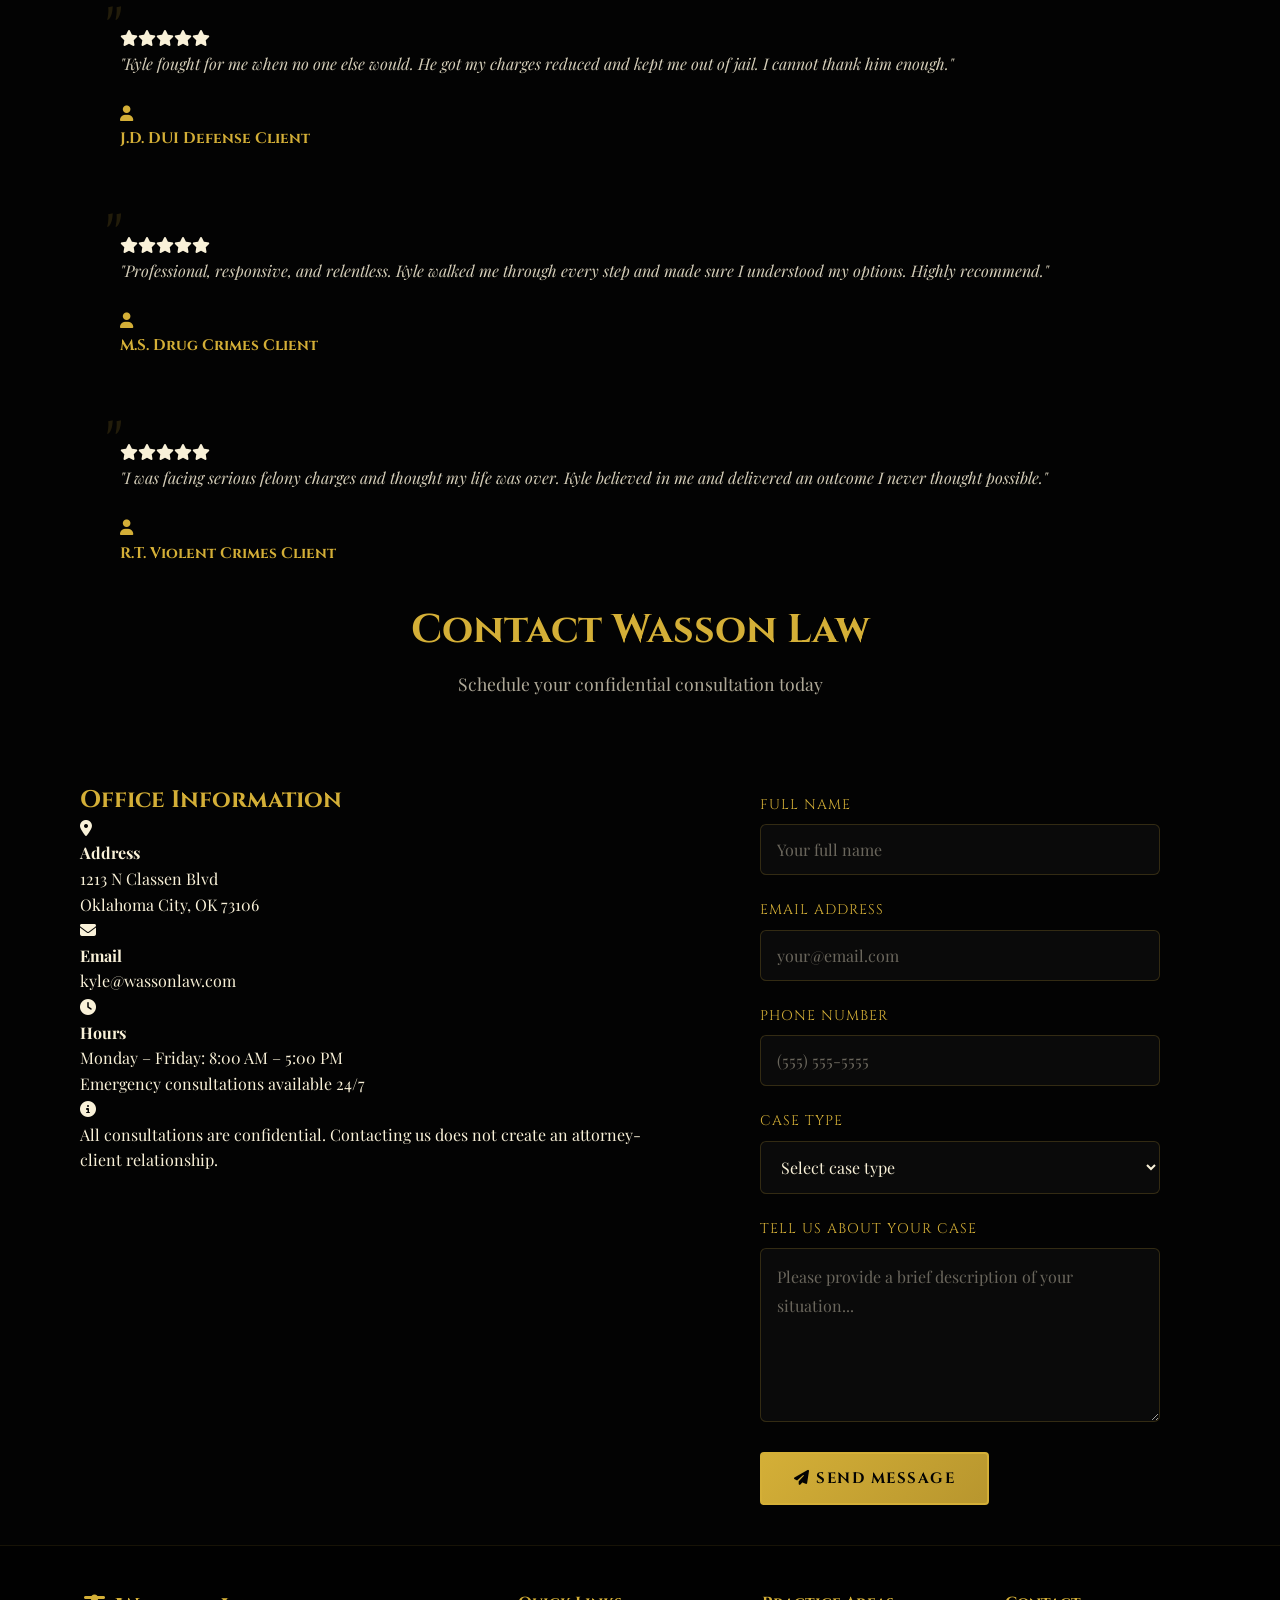
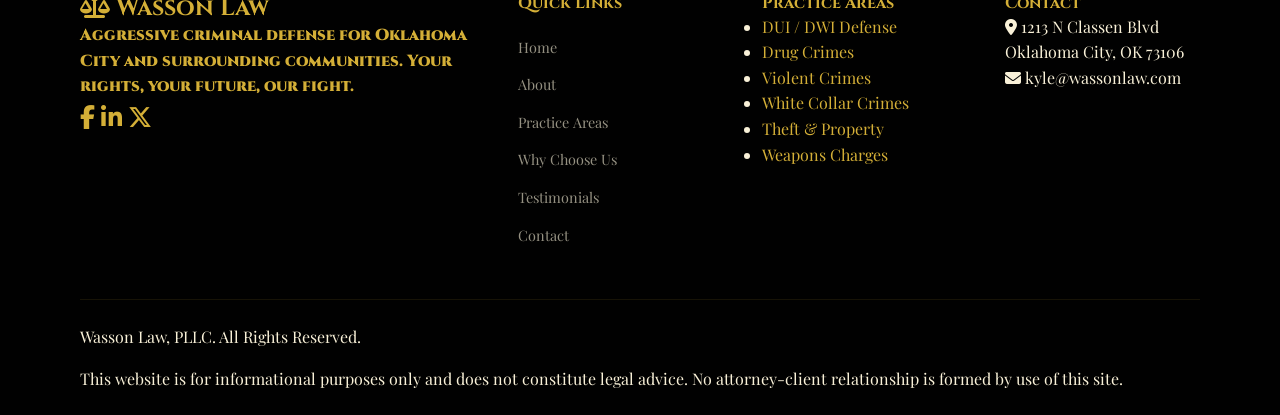
==== commit 79eb9939: "Step 5: Complete single-page index.html with all 8 sections, dark luxury theme, and proper asset ref" ====
--- a/index.html
+++ b/index.html
@@ -3,25 +3,32 @@
 <head>
     <meta charset="UTF-8">
     <meta name="viewport" content="width=device-width, initial-scale=1.0">
-    <title>Wasson Law | Kyle B. Wasson - Criminal Defense Attorney</title>
-    <link rel="stylesheet" href="styles.css">
+    <title>Wasson Law | Kyle B. Wasson — Criminal Defense Attorney</title>
+    <meta name="description" content="Kyle B. Wasson is an experienced criminal defense attorney serving Oklahoma City. Aggressive defense for DUI, drug crimes, violent crimes, and more.">
+    <link rel="preconnect" href="https://fonts.googleapis.com">
+    <link rel="preconnect" href="https://fonts.gstatic.com" crossorigin>
     <link href="https://fonts.googleapis.com/css2?family=Cinzel:wght@400;700;900&family=Playfair+Display:ital,wght@0,400;0,600;1,400&display=swap" rel="stylesheet">
     <link rel="stylesheet" href="https://cdnjs.cloudflare.com/ajax/libs/font-awesome/6.5.1/css/all.min.css">
+    <link rel="stylesheet" href="css/styles.css">
 </head>
 <body>
-    <nav class="navbar">
+    <!-- 1. Navigation -->
+    <nav id="nav" class="navbar">
         <div class="nav-container">
-            <a href="index.html" class="nav-logo">
+            <a href="#hero" class="nav-logo">
                 <span class="logo-icon"><i class="fas fa-scale-balanced"></i></span>
                 <span class="logo-text">Wasson Law</span>
             </a>
             <ul class="nav-links">
-                <li><a href="index.html" class="active">Home</a></li>
-                <li><a href="about.html">About</a></li>
-                <li><a href="practice-areas.html">Practice Areas</a></li>
-                <li><a href="contact.html">Contact</a></li>
+                <li><a href="#hero" class="active">Home</a></li>
+                <li><a href="#about">About</a></li>
+                <li><a href="#practice-areas">Practice Areas</a></li>
+                <li><a href="#why-choose-us">Why Us</a></li>
+                <li><a href="#testimonials">Testimonials</a></li>
+                <li><a href="#contact">Contact</a></li>
             </ul>
-            <div class="hamburger">
+            <a href="#contact" class="btn btn-nav">Free Consultation</a>
+            <div class="hamburger" aria-label="Toggle menu" role="button" tabindex="0">
                 <span></span>
                 <span></span>
                 <span></span>
@@ -29,163 +36,333 @@
         </div>
     </nav>
 
-    <header class="hero">
-        <div class="hero-overlay"></div>
+    <!-- 2. Hero Section -->
+    <header id="hero" class="hero">
+        <div class="hero-particles" aria-hidden="true"></div>
         <div class="hero-content">
-            <h1 class="hero-title">Defending Your Rights,<br><span class="gold-text">Protecting Your Future</span></h1>
-            <p class="hero-subtitle">Experienced Criminal Defense Attorney serving Oklahoma City and surrounding areas</p>
-            <div class="hero-buttons">
-                <a href="contact.html" class="btn btn-primary">Free Consultation</a>
-                <a href="practice-areas.html" class="btn btn-secondary">Practice Areas</a>
-            </div>
-        </div>
-        <div class="hero-scroll">
+            <p class="hero-kicker animate-fade-in-up">Oklahoma City Criminal Defense</p>
+            <h1 class="hero-title animate-fade-in-up" style="animation-delay: .15s">
+                Kyle B. Wasson
+            </h1>
+            <p class="hero-tagline animate-fade-in-up" style="animation-delay: .3s">
+                Aggressive Criminal Defense
+            </p>
+            <p class="hero-subtitle animate-fade-in-up" style="animation-delay: .45s">
+                When your freedom is on the line, experience and relentless advocacy make the difference.
+            </p>
+            <div class="hero-buttons animate-fade-in-up" style="animation-delay: .6s">
+                <a href="#contact" class="btn btn-primary">Free Consultation</a>
+                <a href="#practice-areas" class="btn btn-secondary">Practice Areas</a>
+            </div>
+        </div>
+        <div class="hero-scroll" aria-hidden="true">
             <i class="fas fa-chevron-down"></i>
         </div>
     </header>
 
-    <section class="intro-section">
-        <div class="container">
-            <div class="intro-grid">
-                <div class="intro-text">
-                    <h2 class="section-title">When Your Freedom Is at Stake,<br><span class="gold-text">Experience Matters</span></h2>
-                    <p class="intro-paragraph">Kyle B. Wasson is a dedicated criminal defense attorney with over 18 years of legal experience. Based in Oklahoma City, he has built a reputation for aggressive representation and personalized attention to every client.</p>
-                    <p class="intro-paragraph">Whether you're facing DUI charges, drug offenses, or serious felony accusations, Wasson Law provides the skilled defense you need to protect your rights and your future.</p>
-                    <a href="about.html" class="btn btn-outline">Learn More About Kyle</a>
-                </div>
-                <div class="intro-card">
-                    <div class="attorney-placeholder">
+    <!-- 3. About Section -->
+    <section id="about" class="about-section">
+        <div class="container">
+            <div class="about-grid">
+                <div class="about-image">
+                    <div class="about-placeholder">
                         <i class="fas fa-user-tie"></i>
                     </div>
-                    <h3>Kyle B. Wasson</h3>
-                    <p>Criminal Defense Attorney</p>
-                    <div class="credentials">
-                        <span><i class="fas fa-graduation-cap"></i> Texas State University, B.A. 1998</span>
-                        <span><i class="fas fa-certificate"></i> Licensed 18+ Years</span>
-                        <span><i class="fas fa-location-dot"></i> Oklahoma City, OK</span>
-                    </div>
-                </div>
-            </div>
-        </div>
-    </section>
-
-    <section class="practice-preview">
-        <div class="container">
-            <h2 class="section-title text-center">Practice <span class="gold-text">Areas</span></h2>
+                    <div class="about-badge">
+                        <span class="badge-number">18+</span>
+                        <span class="badge-label">Years Experience</span>
+                    </div>
+                </div>
+                <div class="about-content">
+                    <h2 class="section-title">About <span class="gold-text">Kyle B. Wasson</span></h2>
+                    <p class="about-lead">A dedicated criminal defense attorney committed to protecting the rights and futures of clients across Oklahoma.</p>
+                    <p>Kyle B. Wasson has built a reputation for aggressive courtroom advocacy and personalized client service. With extensive trial experience and a deep understanding of Oklahoma criminal law, he works tirelessly to achieve the best possible outcome for every case.</p>
+                    <p>From first-time offenses to complex felony charges, Wasson Law provides strategic defense tailored to the unique circumstances of each client.</p>
+                    <div class="about-credentials">
+                        <div class="credential">
+                            <i class="fas fa-graduation-cap"></i>
+                            <span>Texas State University, B.A. 1998</span>
+                        </div>
+                        <div class="credential">
+                            <i class="fas fa-certificate"></i>
+                            <span>Oklahoma State Bar Licensed</span>
+                        </div>
+                        <div class="credential">
+                            <i class="fas fa-gavel"></i>
+                            <span>Extensive Trial Experience</span>
+                        </div>
+                    </div>
+                    <a href="#contact" class="btn btn-outline">Schedule a Consultation</a>
+                </div>
+            </div>
+        </div>
+    </section>
+
+    <!-- 4. Practice Areas -->
+    <section id="practice-areas" class="practice-section">
+        <div class="container">
+            <div class="section-header">
+                <h2 class="section-title text-center">Practice <span class="gold-text">Areas</span></h2>
+                <p class="section-subtitle text-center">Comprehensive criminal defense for a wide range of charges</p>
+            </div>
             <div class="practice-grid">
                 <div class="practice-card">
                     <div class="practice-icon"><i class="fas fa-wine-glass"></i></div>
-                    <h3>DUI & DWI Defense</h3>
-                    <p>Protecting your driving privileges and freedom after alcohol-related driving charges.</p>
-                    <a href="practice-areas.html" class="card-link">Learn More <i class="fas fa-arrow-right"></i></a>
-                </div>
-                <div class="practice-card">
-                    <div class="practice-icon"><i class="fas fa-gavel"></i></div>
-                    <h3>Criminal Defense</h3>
-                    <p>Vigorous defense against misdemeanors and felonies, from drug charges to violent crimes.</p>
-                    <a href="practice-areas.html" class="card-link">Learn More <i class="fas fa-arrow-right"></i></a>
-                </div>
-                <div class="practice-card">
-                    <div class="practice-icon"><i class="fas fa-file-signature"></i></div>
-                    <h3>Wills & Living Wills</h3>
-                    <p>Estate planning services to protect your family's future and your final wishes.</p>
-                    <a href="practice-areas.html" class="card-link">Learn More <i class="fas fa-arrow-right"></i></a>
-                </div>
-                <div class="practice-card">
-                    <div class="practice-icon"><i class="fas fa-building-columns"></i></div>
-                    <h3>Trusts & Probate</h3>
-                    <p>Comprehensive trust administration and probate guidance for families.</p>
-                    <a href="practice-areas.html" class="card-link">Learn More <i class="fas fa-arrow-right"></i></a>
-                </div>
-            </div>
-        </div>
-    </section>
-
-    <section class="cta-section">
-        <div class="container">
-            <div class="cta-box">
-                <h2>Don't Face Criminal Charges Alone</h2>
-                <p>Time is critical in criminal cases. Contact Wasson Law today for a confidential consultation.</p>
-                <a href="contact.html" class="btn btn-primary btn-large">Schedule Consultation</a>
-            </div>
-        </div>
-    </section>
-
-    <section class="why-choose">
-        <div class="container">
-            <h2 class="section-title text-center">Why Choose <span class="gold-text">Wasson Law</span></h2>
+                    <h3>DUI / DWI Defense</h3>
+                    <p>Protect your driving privileges and fight alcohol-related driving charges with proven defense strategies.</p>
+                </div>
+                <div class="practice-card">
+                    <div class="practice-icon"><i class="fas fa-pills"></i></div>
+                    <h3>Drug Crimes</h3>
+                    <p>Defense for possession, distribution, trafficking, and manufacturing charges at the state and federal level.</p>
+                </div>
+                <div class="practice-card">
+                    <div class="practice-icon"><i class="fas fa-hand-fist"></i></div>
+                    <h3>Violent Crimes</h3>
+                    <p>Experienced representation for assault, battery, robbery, and homicide charges.</p>
+                </div>
+                <div class="practice-card">
+                    <div class="practice-icon"><i class="fas fa-briefcase"></i></div>
+                    <h3>White Collar Crimes</h3>
+                    <p>Defense against fraud, embezzlement, money laundering, and other financial crime allegations.</p>
+                </div>
+                <div class="practice-card">
+                    <div class="practice-icon"><i class="fas fa-mask"></i></div>
+                    <h3>Theft & Property Crimes</h3>
+                    <p>Skilled defense for burglary, larceny, shoplifting, and property damage charges.</p>
+                </div>
+                <div class="practice-card">
+                    <div class="practice-icon"><i class="fas fa-crosshairs"></i></div>
+                    <h3>Weapons Charges</h3>
+                    <p>Protect your Second Amendment rights and defend against unlawful possession and weapons allegations.</p>
+                </div>
+                <div class="practice-card">
+                    <div class="practice-icon"><i class="fas fa-house-chimney"></i></div>
+                    <h3>Domestic Violence</h3>
+                    <p>Sensitive, strategic defense for domestic assault and protective order matters.</p>
+                </div>
+                <div class="practice-card">
+                    <div class="practice-icon"><i class="fas fa-child"></i></div>
+                    <h3>Juvenile Defense</h3>
+                    <p>Advocating for minors facing criminal charges with a focus on rehabilitation and future opportunity.</p>
+                </div>
+            </div>
+        </div>
+    </section>
+
+    <!-- 5. Why Choose Us -->
+    <section id="why-choose-us" class="why-section">
+        <div class="container">
+            <div class="section-header">
+                <h2 class="section-title text-center">Why Choose <span class="gold-text">Wasson Law</span></h2>
+                <p class="section-subtitle text-center">Experience, dedication, and results you can trust</p>
+            </div>
             <div class="features-grid">
-                <div class="feature">
-                    <div class="feature-icon"><i class="fas fa-shield-halved"></i></div>
-                    <h3>Aggressive Defense</h3>
-                    <p>We fight tirelessly to protect your rights, challenge evidence, and pursue the best possible outcome.</p>
-                </div>
-                <div class="feature">
+                <div class="feature-card">
+                    <div class="feature-icon"><i class="fas fa-scale-balanced"></i></div>
+                    <h3>Proven Experience</h3>
+                    <p>Over 18 years of criminal defense experience in Oklahoma courts, handling cases from misdemeanors to serious felonies.</p>
+                </div>
+                <div class="feature-card">
                     <div class="feature-icon"><i class="fas fa-user-shield"></i></div>
                     <h3>Personalized Attention</h3>
-                    <p>Every case is unique. We take the time to understand your situation and build a tailored defense strategy.</p>
-                </div>
-                <div class="feature">
-                    <div class="feature-icon"><i class="fas fa-clock"></i></div>
-                    <h3>Available 24/7</h3>
-                    <p>Legal emergencies don't wait. We're here when you need us most, day or night.</p>
-                </div>
-                <div class="feature">
-                    <div class="feature-icon"><i class="fas fa-handshake"></i></div>
+                    <p>You are never just a case number. We take the time to understand your situation and build a defense strategy tailored to you.</p>
+                </div>
+                <div class="feature-card">
+                    <div class="feature-icon"><i class="fas fa-trophy"></i></div>
                     <h3>Proven Results</h3>
-                    <p>Over 18 years of experience delivering favorable outcomes for clients across Oklahoma.</p>
-                </div>
-            </div>
-        </div>
-    </section>
-
-    <footer class="footer">
+                    <p>A track record of dismissals, reduced charges, and favorable verdicts for clients facing serious criminal allegations.</p>
+                </div>
+                <div class="feature-card">
+                    <div class="feature-icon"><i class="fas fa-phone-volume"></i></div>
+                    <h3>24 / 7 Availability</h3>
+                    <p>Legal emergencies do not wait for business hours. We are available around the clock when you need us most.</p>
+                </div>
+            </div>
+        </div>
+    </section>
+
+    <!-- 6. Testimonials -->
+    <section id="testimonials" class="testimonials-section">
+        <div class="container">
+            <div class="section-header">
+                <h2 class="section-title text-center">Client <span class="gold-text">Testimonials</span></h2>
+                <p class="section-subtitle text-center">Real stories from clients we have helped</p>
+            </div>
+            <div class="testimonials-grid">
+                <div class="testimonial-card">
+                    <div class="testimonial-stars">
+                        <i class="fas fa-star"></i><i class="fas fa-star"></i><i class="fas fa-star"></i><i class="fas fa-star"></i><i class="fas fa-star"></i>
+                    </div>
+                    <p class="testimonial-text">"Kyle fought for me when no one else would. He got my charges reduced and kept me out of jail. I cannot thank him enough."</p>
+                    <div class="testimonial-author">
+                        <div class="author-avatar"><i class="fas fa-user"></i></div>
+                        <div class="author-info">
+                            <span class="author-name">J.D.</span>
+                            <span class="author-case">DUI Defense Client</span>
+                        </div>
+                    </div>
+                </div>
+                <div class="testimonial-card">
+                    <div class="testimonial-stars">
+                        <i class="fas fa-star"></i><i class="fas fa-star"></i><i class="fas fa-star"></i><i class="fas fa-star"></i><i class="fas fa-star"></i>
+                    </div>
+                    <p class="testimonial-text">"Professional, responsive, and relentless. Kyle walked me through every step and made sure I understood my options. Highly recommend."</p>
+                    <div class="testimonial-author">
+                        <div class="author-avatar"><i class="fas fa-user"></i></div>
+                        <div class="author-info">
+                            <span class="author-name">M.S.</span>
+                            <span class="author-case">Drug Crimes Client</span>
+                        </div>
+                    </div>
+                </div>
+                <div class="testimonial-card">
+                    <div class="testimonial-stars">
+                        <i class="fas fa-star"></i><i class="fas fa-star"></i><i class="fas fa-star"></i><i class="fas fa-star"></i><i class="fas fa-star"></i>
+                    </div>
+                    <p class="testimonial-text">"I was facing serious felony charges and thought my life was over. Kyle believed in me and delivered an outcome I never thought possible."</p>
+                    <div class="testimonial-author">
+                        <div class="author-avatar"><i class="fas fa-user"></i></div>
+                        <div class="author-info">
+                            <span class="author-name">R.T.</span>
+                            <span class="author-case">Violent Crimes Client</span>
+                        </div>
+                    </div>
+                </div>
+            </div>
+        </div>
+    </section>
+
+    <!-- 7. Contact Section -->
+    <section id="contact" class="contact-section">
+        <div class="container">
+            <div class="section-header">
+                <h2 class="section-title text-center">Contact <span class="gold-text">Wasson Law</span></h2>
+                <p class="section-subtitle text-center">Schedule your confidential consultation today</p>
+            </div>
+            <div class="contact-grid">
+                <div class="contact-info">
+                    <h3>Office Information</h3>
+                    <div class="info-item">
+                        <i class="fas fa-location-dot"></i>
+                        <div>
+                            <strong>Address</strong>
+                            <p>1213 N Classen Blvd<br>Oklahoma City, OK 73106</p>
+                        </div>
+                    </div>
+                    <div class="info-item">
+                        <i class="fas fa-envelope"></i>
+                        <div>
+                            <strong>Email</strong>
+                            <p>kyle@wassonlaw.com</p>
+                        </div>
+                    </div>
+                    <div class="info-item">
+                        <i class="fas fa-clock"></i>
+                        <div>
+                            <strong>Hours</strong>
+                            <p>Monday – Friday: 8:00 AM – 5:00 PM<br>Emergency consultations available 24/7</p>
+                        </div>
+                    </div>
+                    <div class="contact-disclaimer">
+                        <i class="fas fa-circle-info"></i>
+                        <p>All consultations are confidential. Contacting us does not create an attorney-client relationship.</p>
+                    </div>
+                </div>
+                <div class="contact-form-wrapper">
+                    <form class="contact-form" action="#" method="POST" novalidate>
+                        <div class="form-row">
+                            <div class="form-group">
+                                <label for="name">Full Name</label>
+                                <input type="text" id="name" name="name" class="form-control" placeholder="Your full name" required>
+                            </div>
+                            <div class="form-group">
+                                <label for="email">Email Address</label>
+                                <input type="email" id="email" name="email" class="form-control" placeholder="your@email.com" required>
+                            </div>
+                        </div>
+                        <div class="form-row">
+                            <div class="form-group">
+                                <label for="phone">Phone Number</label>
+                                <input type="tel" id="phone" name="phone" class="form-control" placeholder="(555) 555-5555">
+                            </div>
+                            <div class="form-group">
+                                <label for="case-type">Case Type</label>
+                                <select id="case-type" name="case_type" class="form-select" required>
+                                    <option value="" disabled selected>Select case type</option>
+                                    <option value="dui">DUI / DWI</option>
+                                    <option value="drugs">Drug Crimes</option>
+                                    <option value="violent">Violent Crimes</option>
+                                    <option value="white-collar">White Collar Crimes</option>
+                                    <option value="theft">Theft & Property Crimes</option>
+                                    <option value="weapons">Weapons Charges</option>
+                                    <option value="domestic">Domestic Violence</option>
+                                    <option value="juvenile">Juvenile Defense</option>
+                                    <option value="other">Other</option>
+                                </select>
+                            </div>
+                        </div>
+                        <div class="form-group">
+                            <label for="message">Tell Us About Your Case</label>
+                            <textarea id="message" name="message" class="form-control textarea" rows="5" placeholder="Please provide a brief description of your situation..." required></textarea>
+                        </div>
+                        <button type="submit" class="btn btn-primary btn-submit">
+                            <i class="fas fa-paper-plane"></i> Send Message
+                        </button>
+                    </form>
+                </div>
+            </div>
+        </div>
+    </section>
+
+    <!-- 8. Footer -->
+    <footer id="footer" class="footer">
         <div class="container">
             <div class="footer-grid">
                 <div class="footer-brand">
                     <h3><i class="fas fa-scale-balanced"></i> Wasson Law</h3>
-                    <p>Dedicated criminal defense attorney serving Oklahoma City and surrounding communities with integrity and determination.</p>
+                    <p>Aggressive criminal defense for Oklahoma City and surrounding communities. Your rights, your future, our fight.</p>
+                    <div class="social-links">
+                        <a href="#" aria-label="Facebook"><i class="fab fa-facebook-f"></i></a>
+                        <a href="#" aria-label="LinkedIn"><i class="fab fa-linkedin-in"></i></a>
+                        <a href="#" aria-label="Twitter"><i class="fab fa-x-twitter"></i></a>
+                    </div>
                 </div>
                 <div class="footer-links">
                     <h4>Quick Links</h4>
                     <ul>
-                        <li><a href="index.html">Home</a></li>
-                        <li><a href="about.html">About</a></li>
-                        <li><a href="practice-areas.html">Practice Areas</a></li>
-                        <li><a href="contact.html">Contact</a></li>
+                        <li><a href="#hero">Home</a></li>
+                        <li><a href="#about">About</a></li>
+                        <li><a href="#practice-areas">Practice Areas</a></li>
+                        <li><a href="#why-choose-us">Why Choose Us</a></li>
+                        <li><a href="#testimonials">Testimonials</a></li>
+                        <li><a href="#contact">Contact</a></li>
+                    </ul>
+                </div>
+                <div class="footer-practice">
+                    <h4>Practice Areas</h4>
+                    <ul>
+                        <li><a href="#practice-areas">DUI / DWI Defense</a></li>
+                        <li><a href="#practice-areas">Drug Crimes</a></li>
+                        <li><a href="#practice-areas">Violent Crimes</a></li>
+                        <li><a href="#practice-areas">White Collar Crimes</a></li>
+                        <li><a href="#practice-areas">Theft & Property</a></li>
+                        <li><a href="#practice-areas">Weapons Charges</a></li>
                     </ul>
                 </div>
                 <div class="footer-contact">
                     <h4>Contact</h4>
-                    <p><i class="fas fa-location-dot"></i> 1213 N Classen Blvd<br>Oklahoma City, OK</p>
+                    <p><i class="fas fa-location-dot"></i> 1213 N Classen Blvd<br>Oklahoma City, OK 73106</p>
                     <p><i class="fas fa-envelope"></i> kyle@wassonlaw.com</p>
                 </div>
             </div>
             <div class="footer-bottom">
                 <p> Wasson Law, PLLC. All Rights Reserved.</p>
-                <p class="disclaimer">This website is for informational purposes only and does not constitute legal advice.</p>
+                <p class="disclaimer">This website is for informational purposes only and does not constitute legal advice. No attorney-client relationship is formed by use of this site.</p>
             </div>
         </div>
     </footer>
 
-    <script>
-        // Mobile menu toggle
-        const hamburger = document.querySelector('.hamburger');
-        const navLinks = document.querySelector('.nav-links');
-        hamburger.addEventListener('click', () => {
-            navLinks.classList.toggle('active');
-            hamburger.classList.toggle('active');
-        });
-
-        // Smooth scroll for anchor links
-        document.querySelectorAll('a[href^="#"]').forEach(anchor => {
-            anchor.addEventListener('click', function (e) {
-                e.preventDefault();
-                document.querySelector(this.getAttribute('href')).scrollIntoView({
-                    behavior: 'smooth'
-                });
-            });
-        });
-    </script>
+    <script src="js/main.js"></script>
 </body>
 </html>
--- a/css/styles.css
+++ b/css/styles.css
@@ -0,0 +1,1072 @@
+/* =========================================================
+   Wasson Law — Dark Luxury Theme Stylesheet
+   Repository: ZakRowton/1WassonLaw
+   ========================================================= */
+
+/* ---------------------------------------------------------
+   1. CSS Custom Properties (Variables)
+   --------------------------------------------------------- */
+:root {
+  /* Core Palette */
+  --gold: #D4AF37;
+  --gold-light: #F9F1D8;
+  --gold-dim: #8a7326;
+  --black: #030303;
+  --panel-bg: rgba(10, 10, 10, 0.7);
+
+  /* Accent */
+  --accent: var(--gold);
+
+  /* Typography Sizes (rem) */
+  --font-size-h1: 2.25rem;
+  --font-size-h2: 1.875rem;
+  --font-size-h3: 1.5rem;
+  --font-size-p: 1rem;
+
+  /* Transitions */
+  --transition-fast: 0.2s ease;
+  --transition-medium: 0.3s ease;
+  --transition-slow: 0.5s ease;
+
+  /* Shadows */
+  --shadow-gold: 0 0 20px rgba(212, 175, 55, 0.4);
+  --shadow-gold-soft: 0 0 15px rgba(212, 175, 55, 0.15);
+}
+
+/* ---------------------------------------------------------
+   2. Font Imports
+   --------------------------------------------------------- */
+@import url('https://fonts.googleapis.com/css2?family=Cinzel:wght@400;700;900&family=Playfair+Display:ital,wght@0,400;0,600;1,400&display=swap');
+
+/* ---------------------------------------------------------
+   3. Base / Reset
+   --------------------------------------------------------- */
+*,
+*::before,
+*::after {
+  margin: 0;
+  padding: 0;
+  box-sizing: border-box;
+}
+
+html {
+  scroll-behavior: smooth;
+  font-size: 16px;
+}
+
+body {
+  font-family: 'Playfair Display', serif;
+  background-color: var(--black);
+  background-image: radial-gradient(circle at top center, #1F1512 0%, #000000 100%);
+  background-attachment: fixed;
+  color: var(--gold-light);
+  line-height: 1.6;
+  overflow-x: hidden;
+  min-height: 100vh;
+}
+
+::selection {
+  background: var(--accent, var(--gold));
+  color: #000;
+}
+
+/* ---------------------------------------------------------
+   4. Typography
+   --------------------------------------------------------- */
+.font-display {
+  font-family: 'Cinzel', serif;
+}
+
+.font-serif {
+  font-family: 'Playfair Display', serif;
+}
+
+h1, h2, h3, h4, h5, h6 {
+  font-family: 'Cinzel', serif;
+  font-weight: 700;
+  color: var(--gold);
+  line-height: 1.2;
+}
+
+h1 { font-size: var(--font-size-h1); }
+h2 { font-size: var(--font-size-h2); }
+h3 { font-size: var(--font-size-h3); }
+p  { font-size: var(--font-size-p); }
+
+a {
+  color: var(--gold);
+  text-decoration: none;
+  transition: color var(--transition-fast);
+}
+
+a:hover {
+  color: var(--gold-light);
+  text-shadow: 0 0 10px rgba(212, 175, 55, 0.5);
+}
+
+/* ---------------------------------------------------------
+   5. Utility Classes
+   --------------------------------------------------------- */
+.text-gradient-gold {
+  background: linear-gradient(90deg, var(--gold) 0%, var(--gold-light) 50%, var(--gold) 100%);
+  background-size: 200% auto;
+  -webkit-background-clip: text;
+  -webkit-text-fill-color: transparent;
+  background-clip: text;
+  animation: shine 4s linear infinite;
+}
+
+.text-shadow-glow {
+  text-shadow: 0 0 20px rgba(212, 175, 55, 0.4);
+}
+
+.container {
+  width: 90%;
+  max-width: 1200px;
+  margin: 0 auto;
+  padding: 0 1rem;
+}
+
+.section-padding {
+  padding: 5rem 0;
+}
+
+/* ---------------------------------------------------------
+   6. Glass Panels
+   --------------------------------------------------------- */
+.glass-panel {
+  background: rgba(10, 10, 10, 0.6);
+  backdrop-filter: blur(12px);
+  -webkit-backdrop-filter: blur(12px);
+  border: 1px solid rgba(212, 175, 55, 0.15);
+  border-radius: 12px;
+  box-shadow: 0 8px 32px rgba(0, 0, 0, 0.4), inset 0 1px 0 rgba(255, 255, 255, 0.05);
+}
+
+.glass-panel-strong {
+  background: rgba(8, 8, 8, 0.85);
+  backdrop-filter: blur(20px);
+  -webkit-backdrop-filter: blur(20px);
+  border: 1px solid rgba(212, 175, 55, 0.1);
+}
+
+/* ---------------------------------------------------------
+   7. Buttons
+   --------------------------------------------------------- */
+.btn {
+  display: inline-block;
+  padding: 0.875rem 2rem;
+  font-family: 'Cinzel', serif;
+  font-size: 0.9375rem;
+  font-weight: 700;
+  text-transform: uppercase;
+  letter-spacing: 1.5px;
+  border: 2px solid var(--gold);
+  border-radius: 4px;
+  cursor: pointer;
+  transition: all var(--transition-medium);
+  position: relative;
+  overflow: hidden;
+}
+
+.btn-primary {
+  background: linear-gradient(135deg, var(--gold) 0%, #b8962e 100%);
+  color: var(--black);
+  border-color: var(--gold);
+}
+
+.btn-primary:hover {
+  background: linear-gradient(135deg, #e8c547 0%, var(--gold) 100%);
+  box-shadow: var(--shadow-gold);
+  transform: translateY(-2px);
+}
+
+.btn-outline {
+  background: transparent;
+  color: var(--gold);
+}
+
+.btn-outline:hover {
+  background: rgba(212, 175, 55, 0.1);
+  box-shadow: var(--shadow-gold-soft);
+}
+
+/* ---------------------------------------------------------
+   8. Navigation
+   --------------------------------------------------------- */
+.navbar {
+  position: fixed;
+  top: 0;
+  left: 0;
+  width: 100%;
+  z-index: 1000;
+  padding: 1rem 0;
+  transition: all var(--transition-medium);
+  background: transparent;
+}
+
+.navbar.scrolled {
+  background: rgba(3, 3, 3, 0.9);
+  backdrop-filter: blur(12px);
+  -webkit-backdrop-filter: blur(12px);
+  border-bottom: 1px solid rgba(212, 175, 55, 0.1);
+  padding: 0.75rem 0;
+}
+
+.navbar .container {
+  display: flex;
+  justify-content: space-between;
+  align-items: center;
+}
+
+.nav-logo {
+  font-family: 'Cinzel', serif;
+  font-size: 1.5rem;
+  font-weight: 900;
+  color: var(--gold);
+  text-shadow: 0 0 15px rgba(212, 175, 55, 0.3);
+}
+
+.nav-logo span {
+  color: var(--gold-light);
+  font-weight: 400;
+}
+
+.nav-links {
+  display: flex;
+  list-style: none;
+  gap: 2rem;
+}
+
+.nav-links a {
+  font-family: 'Cinzel', serif;
+  font-size: 0.875rem;
+  font-weight: 400;
+  color: rgba(212, 175, 55, 0.7);
+  text-transform: uppercase;
+  letter-spacing: 1px;
+  padding: 0.5rem 0;
+  position: relative;
+}
+
+.nav-links a::after {
+  content: '';
+  position: absolute;
+  bottom: 0;
+  left: 0;
+  width: 0;
+  height: 2px;
+  background: var(--gold);
+  transition: width var(--transition-medium);
+}
+
+.nav-links a:hover,
+.nav-links a.active {
+  color: var(--gold);
+}
+
+.nav-links a:hover::after,
+.nav-links a.active::after {
+  width: 100%;
+}
+
+.nav-mobile-toggle {
+  display: none;
+  flex-direction: column;
+  gap: 5px;
+  cursor: pointer;
+  background: none;
+  border: none;
+  padding: 5px;
+}
+
+.nav-mobile-toggle span {
+  display: block;
+  width: 25px;
+  height: 2px;
+  background: var(--gold);
+  transition: all var(--transition-fast);
+}
+
+/* ---------------------------------------------------------
+   9. Hero Section
+   --------------------------------------------------------- */
+.hero {
+  min-height: 100vh;
+  display: flex;
+  align-items: center;
+  justify-content: center;
+  text-align: center;
+  position: relative;
+  padding-top: 80px;
+  overflow: hidden;
+}
+
+.hero::before {
+  content: '';
+  position: absolute;
+  top: 0;
+  left: 0;
+  width: 100%;
+  height: 100%;
+  background: radial-gradient(circle at 50% 50%, rgba(212, 175, 55, 0.05) 0%, transparent 70%);
+  pointer-events: none;
+}
+
+.hero-content {
+  position: relative;
+  z-index: 1;
+  max-width: 800px;
+  padding: 2rem;
+}
+
+.hero-subtitle {
+  font-family: 'Cinzel', serif;
+  font-size: 1rem;
+  font-weight: 400;
+  color: var(--gold-dim);
+  text-transform: uppercase;
+  letter-spacing: 4px;
+  margin-bottom: 1.5rem;
+  display: block;
+}
+
+.hero-title {
+  font-family: 'Cinzel', serif;
+  font-size: clamp(2.5rem, 6vw, 4.5rem);
+  font-weight: 900;
+  color: var(--gold);
+  line-height: 1.1;
+  margin-bottom: 1rem;
+}
+
+.hero-tagline {
+  font-family: 'Playfair Display', serif;
+  font-size: clamp(1.25rem, 2.5vw, 1.75rem);
+  font-style: italic;
+  color: var(--gold-light);
+  margin-bottom: 2.5rem;
+  opacity: 0.9;
+}
+
+.hero-cta {
+  display: flex;
+  gap: 1rem;
+  justify-content: center;
+  flex-wrap: wrap;
+}
+
+.hero-divider {
+  width: 80px;
+  height: 2px;
+  background: linear-gradient(90deg, transparent, var(--gold), transparent);
+  margin: 2rem auto;
+}
+
+/* ---------------------------------------------------------
+   10. Section Headers
+   --------------------------------------------------------- */
+.section-header {
+  text-align: center;
+  margin-bottom: 3.5rem;
+}
+
+.section-header h2 {
+  font-size: clamp(1.75rem, 4vw, 2.5rem);
+  margin-bottom: 1rem;
+}
+
+.section-header p {
+  color: rgba(249, 241, 216, 0.7);
+  max-width: 600px;
+  margin: 0 auto;
+  font-size: 1.1rem;
+}
+
+.section-divider {
+  width: 60px;
+  height: 2px;
+  background: var(--gold);
+  margin: 1rem auto;
+  opacity: 0.6;
+}
+
+/* ---------------------------------------------------------
+   11. About Section
+   --------------------------------------------------------- */
+.about-grid {
+  display: grid;
+  grid-template-columns: 1fr 1fr;
+  gap: 4rem;
+  align-items: center;
+}
+
+.about-image {
+  position: relative;
+}
+
+.about-image img,
+.about-placeholder {
+  width: 100%;
+  max-width: 450px;
+  aspect-ratio: 3/4;
+  object-fit: cover;
+  border-radius: 8px;
+  border: 2px solid rgba(212, 175, 55, 0.3);
+  box-shadow: 0 20px 60px rgba(0, 0, 0, 0.5);
+}
+
+.about-placeholder {
+  display: flex;
+  align-items: center;
+  justify-content: center;
+  background: rgba(10, 10, 10, 0.8);
+  font-size: 4rem;
+  color: rgba(212, 175, 55, 0.3);
+}
+
+.about-text h3 {
+  font-size: 1.75rem;
+  margin-bottom: 1.5rem;
+}
+
+.about-text p {
+  margin-bottom: 1.25rem;
+  color: rgba(249, 241, 216, 0.85);
+  line-height: 1.8;
+}
+
+/* ---------------------------------------------------------
+   12. Practice Areas (Cards Grid)
+   --------------------------------------------------------- */
+.practice-grid {
+  display: grid;
+  grid-template-columns: repeat(auto-fit, minmax(260px, 1fr));
+  gap: 2rem;
+}
+
+.practice-card {
+  composes: glass-panel;
+  padding: 2.5rem 2rem;
+  text-align: center;
+  transition: all var(--transition-medium);
+  position: relative;
+  overflow: hidden;
+}
+
+.practice-card::before {
+  content: '';
+  position: absolute;
+  top: 0;
+  left: 0;
+  width: 100%;
+  height: 3px;
+  background: linear-gradient(90deg, transparent, var(--gold), transparent);
+  opacity: 0;
+  transition: opacity var(--transition-medium);
+}
+
+.practice-card:hover {
+  transform: translateY(-8px);
+  border-color: rgba(212, 175, 55, 0.3);
+  box-shadow: 0 20px 40px rgba(0, 0, 0, 0.5), var(--shadow-gold-soft);
+}
+
+.practice-card:hover::before {
+  opacity: 1;
+}
+
+.practice-icon {
+  font-size: 2.5rem;
+  color: var(--gold);
+  margin-bottom: 1.5rem;
+  display: inline-block;
+  transition: transform var(--transition-medium);
+}
+
+.practice-card:hover .practice-icon {
+  transform: scale(1.1);
+}
+
+.practice-card h3 {
+  font-size: 1.25rem;
+  margin-bottom: 0.75rem;
+}
+
+.practice-card p {
+  font-size: 0.95rem;
+  color: rgba(249, 241, 216, 0.7);
+  line-height: 1.6;
+}
+
+/* ---------------------------------------------------------
+   13. Why Choose Us
+   --------------------------------------------------------- */
+.why-grid {
+  display: grid;
+  grid-template-columns: repeat(auto-fit, minmax(250px, 1fr));
+  gap: 2.5rem;
+}
+
+.why-item {
+  text-align: center;
+  padding: 2rem;
+}
+
+.why-number {
+  font-family: 'Cinzel', serif;
+  font-size: 3rem;
+  font-weight: 900;
+  color: rgba(212, 175, 55, 0.15);
+  line-height: 1;
+  margin-bottom: 1rem;
+}
+
+.why-item h3 {
+  font-size: 1.25rem;
+  margin-bottom: 0.75rem;
+}
+
+.why-item p {
+  color: rgba(249, 241, 216, 0.7);
+  font-size: 0.95rem;
+}
+
+/* ---------------------------------------------------------
+   14. Testimonials
+   --------------------------------------------------------- */
+.testimonial-grid {
+  display: grid;
+  grid-template-columns: repeat(auto-fit, minmax(300px, 1fr));
+  gap: 2rem;
+}
+
+.testimonial-card {
+  composes: glass-panel;
+  padding: 2.5rem;
+  position: relative;
+}
+
+.testimonial-card::before {
+  content: '"';
+  position: absolute;
+  top: 1rem;
+  left: 1.5rem;
+  font-family: 'Cinzel', serif;
+  font-size: 4rem;
+  color: rgba(212, 175, 55, 0.15);
+  line-height: 1;
+}
+
+.testimonial-text {
+  font-style: italic;
+  color: rgba(249, 241, 216, 0.85);
+  margin-bottom: 1.5rem;
+  line-height: 1.8;
+  position: relative;
+  z-index: 1;
+}
+
+.testimonial-author {
+  font-family: 'Cinzel', serif;
+  font-weight: 700;
+  color: var(--gold);
+  font-size: 0.95rem;
+}
+
+.testimonial-role {
+  font-size: 0.85rem;
+  color: rgba(249, 241, 216, 0.5);
+}
+
+/* ---------------------------------------------------------
+   15. Contact Section
+   --------------------------------------------------------- */
+.contact-grid {
+  display: grid;
+  grid-template-columns: 1.2fr 1fr;
+  gap: 4rem;
+  align-items: start;
+}
+
+.contact-form {
+  composes: glass-panel;
+  padding: 2.5rem;
+}
+
+.form-group {
+  margin-bottom: 1.5rem;
+}
+
+.form-group label {
+  display: block;
+  font-family: 'Cinzel', serif;
+  font-size: 0.875rem;
+  color: var(--gold);
+  margin-bottom: 0.5rem;
+  text-transform: uppercase;
+  letter-spacing: 1px;
+}
+
+.form-control,
+.form-select,
+textarea.form-control {
+  width: 100%;
+  padding: 0.875rem 1rem;
+  font-family: 'Playfair Display', serif;
+  font-size: 1rem;
+  color: var(--gold-light);
+  background: rgba(255, 255, 255, 0.03);
+  border: 1px solid rgba(212, 175, 55, 0.2);
+  border-radius: 6px;
+  outline: none;
+  transition: all var(--transition-fast);
+}
+
+.form-control::placeholder,
+.form-select::placeholder {
+  color: rgba(249, 241, 216, 0.4);
+}
+
+.form-control:focus,
+.form-select:focus,
+textarea.form-control:focus {
+  border-color: var(--accent, var(--gold));
+  background: rgba(212, 175, 55, 0.05);
+  box-shadow: 0 0 15px rgba(212, 175, 55, 0.1);
+}
+
+/* Autofill fix for dark theme */
+.form-control:-webkit-autofill,
+.form-control:-webkit-autofill:hover,
+.form-control:-webkit-autofill:focus {
+  -webkit-text-fill-color: var(--gold-light);
+  -webkit-box-shadow: 0 0 0 1000px #1a1a1a inset;
+  transition: background-color 5000s ease-in-out 0s;
+}
+
+/* Dropdown options */
+.form-select option {
+  background: #1a1a1a;
+  color: var(--gold-light);
+}
+
+textarea.form-control {
+  min-height: 140px;
+  resize: vertical;
+  line-height: 1.8;
+}
+
+.contact-info {
+  padding: 2rem 0;
+}
+
+.contact-info-item {
+  display: flex;
+  align-items: flex-start;
+  gap: 1rem;
+  margin-bottom: 2rem;
+}
+
+.contact-info-icon {
+  width: 48px;
+  height: 48px;
+  display: flex;
+  align-items: center;
+  justify-content: center;
+  background: rgba(212, 175, 55, 0.1);
+  border: 1px solid rgba(212, 175, 55, 0.2);
+  border-radius: 50%;
+  color: var(--gold);
+  font-size: 1.25rem;
+  flex-shrink: 0;
+}
+
+.contact-info-text h4 {
+  font-size: 1rem;
+  margin-bottom: 0.25rem;
+}
+
+.contact-info-text p {
+  color: rgba(249, 241, 216, 0.7);
+  font-size: 0.95rem;
+}
+
+/* ---------------------------------------------------------
+   16. Footer
+   --------------------------------------------------------- */
+.footer {
+  background: rgba(0, 0, 0, 0.6);
+  border-top: 1px solid rgba(212, 175, 55, 0.1);
+  padding: 3rem 0 1.5rem;
+}
+
+.footer-grid {
+  display: grid;
+  grid-template-columns: 2fr 1fr 1fr 1fr;
+  gap: 3rem;
+  margin-bottom: 2.5rem;
+}
+
+.footer-brand {
+  font-family: 'Cinzel', serif;
+  font-size: 1.5rem;
+  font-weight: 900;
+  color: var(--gold);
+  margin-bottom: 1rem;
+}
+
+.footer-brand span {
+  color: var(--gold-light);
+  font-weight: 400;
+}
+
+.footer-about {
+  color: rgba(249, 241, 216, 0.6);
+  font-size: 0.9rem;
+  line-height: 1.7;
+}
+
+.footer-links h4 {
+  font-size: 1rem;
+  margin-bottom: 1.25rem;
+  color: var(--gold);
+}
+
+.footer-links ul {
+  list-style: none;
+}
+
+.footer-links li {
+  margin-bottom: 0.75rem;
+}
+
+.footer-links a {
+  color: rgba(249, 241, 216, 0.6);
+  font-size: 0.9rem;
+  transition: color var(--transition-fast);
+}
+
+.footer-links a:hover {
+  color: var(--gold-light);
+}
+
+.footer-bottom {
+  border-top: 1px solid rgba(212, 175, 55, 0.1);
+  padding-top: 1.5rem;
+  display: flex;
+  justify-content: space-between;
+  align-items: center;
+  flex-wrap: wrap;
+  gap: 1rem;
+}
+
+.footer-copyright {
+  font-size: 0.85rem;
+  color: rgba(249, 241, 216, 0.4);
+}
+
+.footer-disclaimer {
+  font-size: 0.75rem;
+  color: rgba(249, 241, 216, 0.3);
+  text-align: center;
+  max-width: 800px;
+  margin: 1rem auto 0;
+  line-height: 1.5;
+}
+
+/* ---------------------------------------------------------
+   17. Keyframes / Animations
+   --------------------------------------------------------- */
+@keyframes fadeInUp {
+  from {
+    opacity: 0;
+    transform: translateY(30px);
+  }
+  to {
+    opacity: 1;
+    transform: translateY(0);
+  }
+}
+
+@keyframes fadeInUpSettings {
+  from {
+    opacity: 0;
+    transform: translateY(20px);
+  }
+  to {
+    opacity: 1;
+    transform: translateY(0);
+  }
+}
+
+@keyframes pulseSlow {
+  0%, 100% {
+    opacity: 0.6;
+  }
+  50% {
+    opacity: 1;
+  }
+}
+
+@keyframes shine {
+  0% {
+    background-position: 200% center;
+  }
+  100% {
+    background-position: -200% center;
+  }
+}
+
+@keyframes scan {
+  0% {
+    transform: translateX(-100%) scaleX(0.5);
+    opacity: 0;
+  }
+  50% {
+    opacity: 1;
+  }
+  100% {
+    transform: translateX(200%) scaleX(0.5);
+    opacity: 0;
+  }
+}
+
+@keyframes loShimmer {
+  0% {
+    background-position: -200% 0;
+  }
+  100% {
+    background-position: 200% 0;
+  }
+}
+
+@keyframes loSpin {
+  from {
+    transform: rotate(0deg);
+  }
+  to {
+    transform: rotate(360deg);
+  }
+}
+
+@keyframes dropdownSlideDown {
+  from {
+    opacity: 0;
+    transform: translateY(-10px);
+  }
+  to {
+    opacity: 1;
+    transform: translateY(0);
+  }
+}
+
+/* Animation utility classes */
+.animate-fade-in-up {
+  animation: fadeInUp 1s cubic-bezier(0.2, 0.8, 0.2, 1) forwards;
+  opacity: 0;
+}
+
+.animate-pulse-slow {
+  animation: pulseSlow 4s ease-in-out infinite;
+}
+
+.animate-shine {
+  animation: shine 4s linear infinite;
+}
+
+/* Stagger delays */
+.delay-100 { animation-delay: 0.1s; }
+.delay-200 { animation-delay: 0.2s; }
+.delay-300 { animation-delay: 0.3s; }
+.delay-400 { animation-delay: 0.4s; }
+.delay-500 { animation-delay: 0.5s; }
+
+/* ---------------------------------------------------------
+   18. Scrollbar Styling
+   --------------------------------------------------------- */
+::-webkit-scrollbar {
+  width: 8px;
+}
+
+::-webkit-scrollbar-track {
+  background: rgba(0, 0, 0, 0.4);
+}
+
+::-webkit-scrollbar-thumb {
+  background: rgba(212, 175, 55, 0.6);
+  border-radius: 4px;
+}
+
+::-webkit-scrollbar-thumb:hover {
+  background: var(--accent, var(--gold));
+}
+
+/* Firefox */
+* {
+  scrollbar-width: thin;
+  scrollbar-color: rgba(212, 175, 55, 0.7) rgba(0, 0, 0, 0.4);
+}
+
+/* ---------------------------------------------------------
+   19. Noise Overlay (optional enhancement)
+   --------------------------------------------------------- */
+.noise-overlay {
+  position: fixed;
+  top: 0;
+  left: 0;
+  width: 100%;
+  height: 100%;
+  pointer-events: none;
+  z-index: 50;
+  opacity: 0.03;
+  background-image: url("data:image/svg+xml,%3Csvg viewBox='0 0 256 256' xmlns='http://www.w3.org/2000/svg'%3E%3Cfilter id='noise'%3E%3CfeTurbulence type='fractalNoise' baseFrequency='0.9' numOctaves='4' stitchTiles='stitch'/%3E%3C/filter%3E%3Crect width='100%25' height='100%25' filter='url(%23noise)'/%3E%3C/svg%3E");
+}
+
+/* ---------------------------------------------------------
+   20. Responsive Breakpoints
+   --------------------------------------------------------- */
+@media (max-width: 1024px) {
+  .about-grid {
+    gap: 2.5rem;
+  }
+
+  .contact-grid {
+    gap: 2.5rem;
+  }
+
+  .footer-grid {
+    grid-template-columns: 1fr 1fr;
+  }
+}
+
+@media (max-width: 768px) {
+  .nav-links {
+    position: fixed;
+    top: 0;
+    right: -100%;
+    width: 70%;
+    max-width: 300px;
+    height: 100vh;
+    flex-direction: column;
+    background: rgba(3, 3, 3, 0.98);
+    backdrop-filter: blur(20px);
+    padding: 5rem 2rem 2rem;
+    gap: 1.5rem;
+    transition: right var(--transition-medium);
+    border-left: 1px solid rgba(212, 175, 55, 0.1);
+  }
+
+  .nav-links.active {
+    right: 0;
+  }
+
+  .nav-mobile-toggle {
+    display: flex;
+    z-index: 1001;
+  }
+
+  .hero-title {
+    font-size: clamp(2rem, 8vw, 3rem);
+  }
+
+  .about-grid {
+    grid-template-columns: 1fr;
+    text-align: center;
+  }
+
+  .about-image {
+    order: -1;
+  }
+
+  .about-image img,
+  .about-placeholder {
+    margin: 0 auto;
+  }
+
+  .contact-grid {
+    grid-template-columns: 1fr;
+  }
+
+  .contact-info {
+    padding: 0;
+  }
+
+  .footer-grid {
+    grid-template-columns: 1fr;
+    gap: 2rem;
+    text-align: center;
+  }
+
+  .footer-bottom {
+    flex-direction: column;
+    text-align: center;
+  }
+}
+
+@media (max-width: 480px) {
+  .hero-cta {
+    flex-direction: column;
+    align-items: center;
+  }
+
+  .btn {
+    width: 100%;
+    max-width: 280px;
+    text-align: center;
+  }
+
+  .practice-grid {
+    grid-template-columns: 1fr;
+  }
+
+  .testimonial-grid {
+    grid-template-columns: 1fr;
+  }
+
+  .section-padding {
+    padding: 3rem 0;
+  }
+
+  .contact-form {
+    padding: 1.5rem;
+  }
+}
+
+/* ---------------------------------------------------------
+   21. Accessibility — Reduced Motion
+   --------------------------------------------------------- */
+@media (prefers-reduced-motion: reduce) {
+  *,
+  *::before,
+  *::after {
+    animation-duration: 0.01ms !important;
+    animation-iteration-count: 1 !important;
+    transition-duration: 0.01ms !important;
+  }
+
+  html {
+    scroll-behavior: auto;
+  }
+}
+
+/* ---------------------------------------------------------
+   22. Print Styles
+   --------------------------------------------------------- */
+@media print {
+  .navbar,
+  .hero,
+  .noise-overlay {
+    display: none;
+  }
+
+  body {
+    background: #fff;
+    color: #000;
+  }
+
+  a {
+    color: #000;
+    text-decoration: underline;
+  }
+}
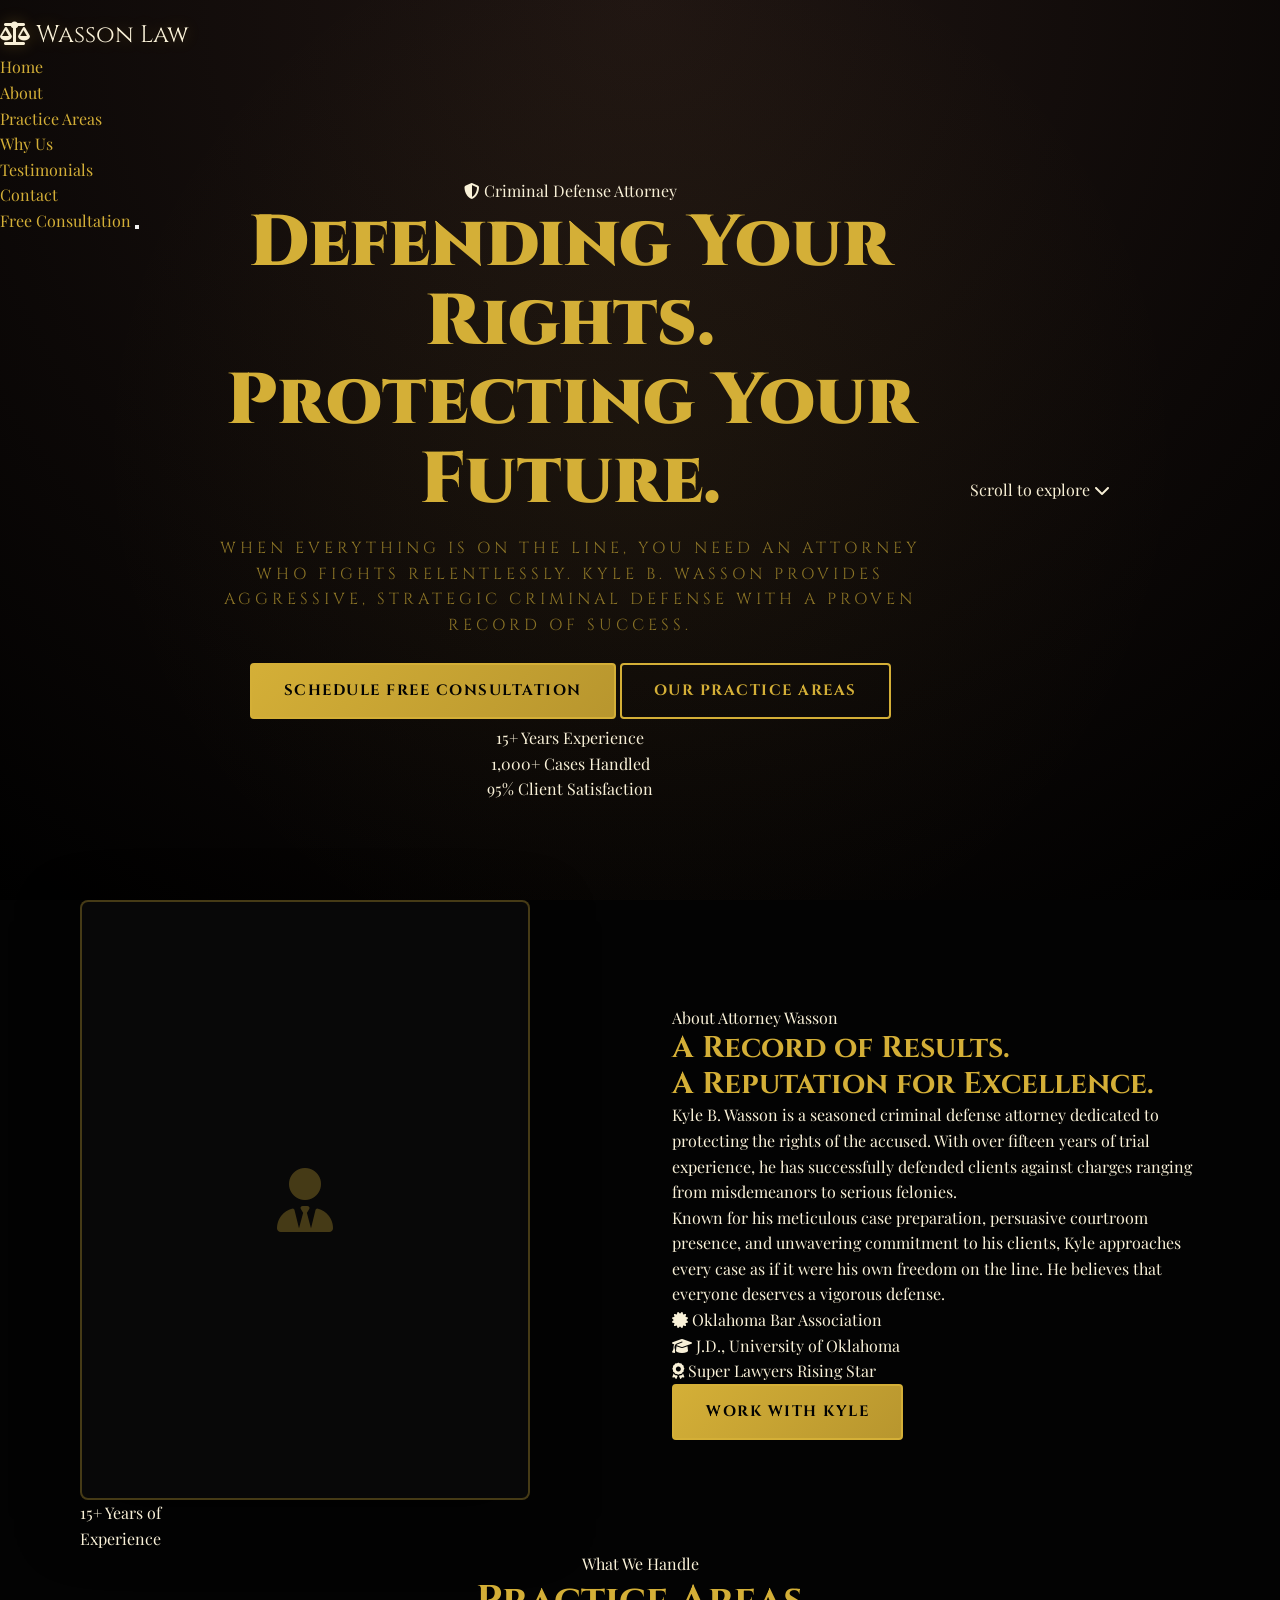
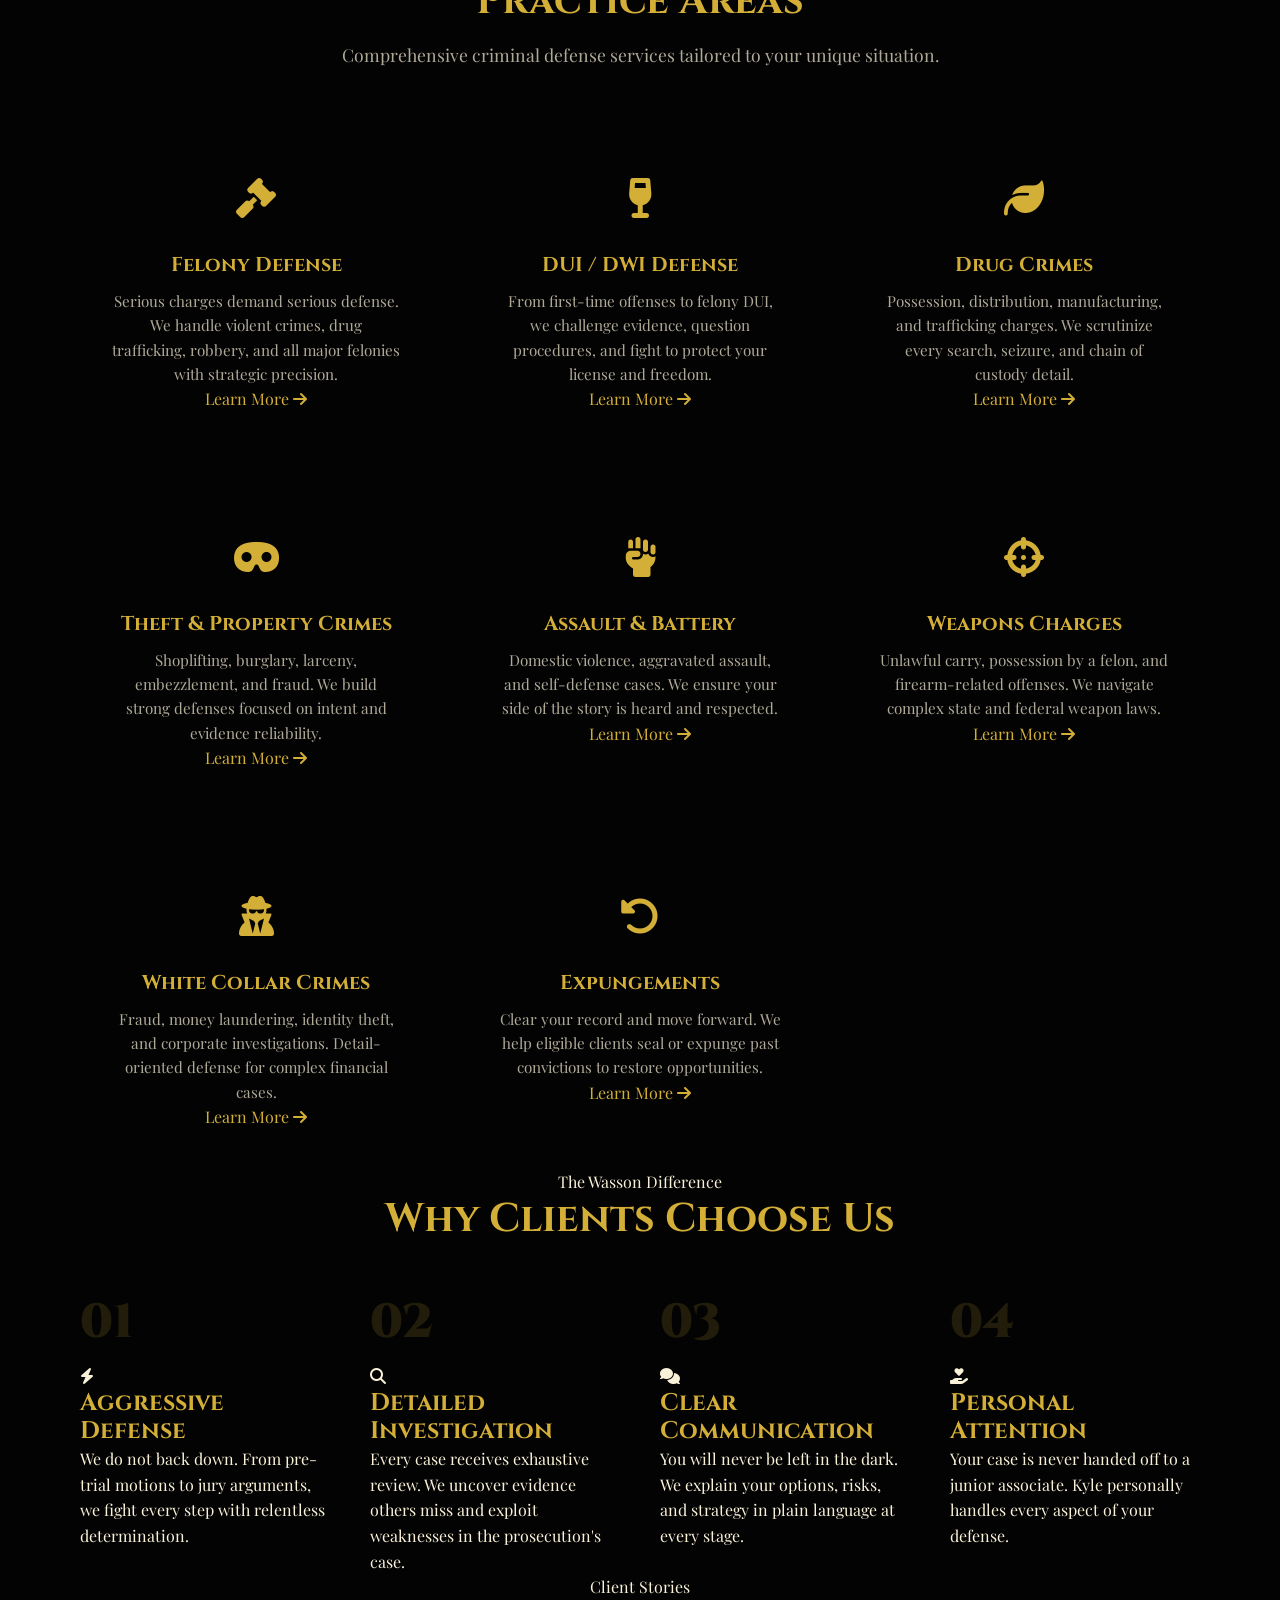
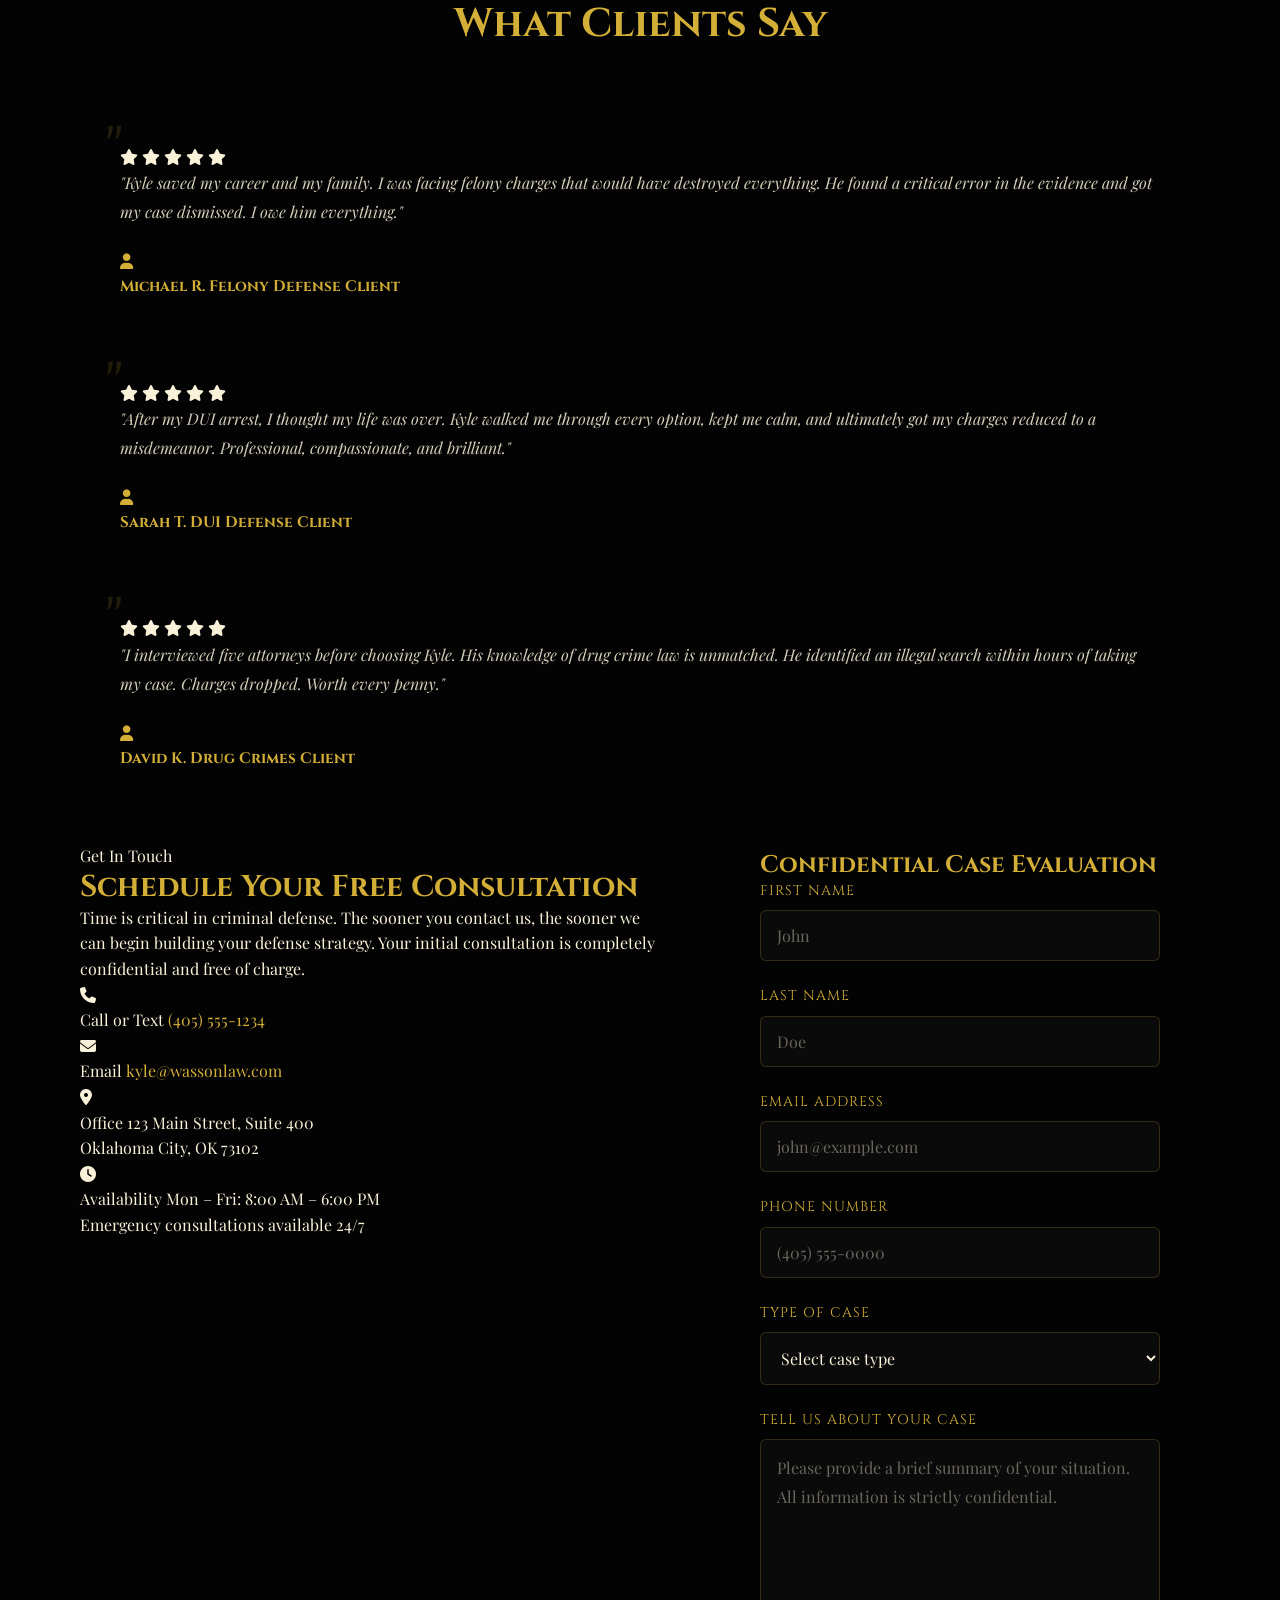
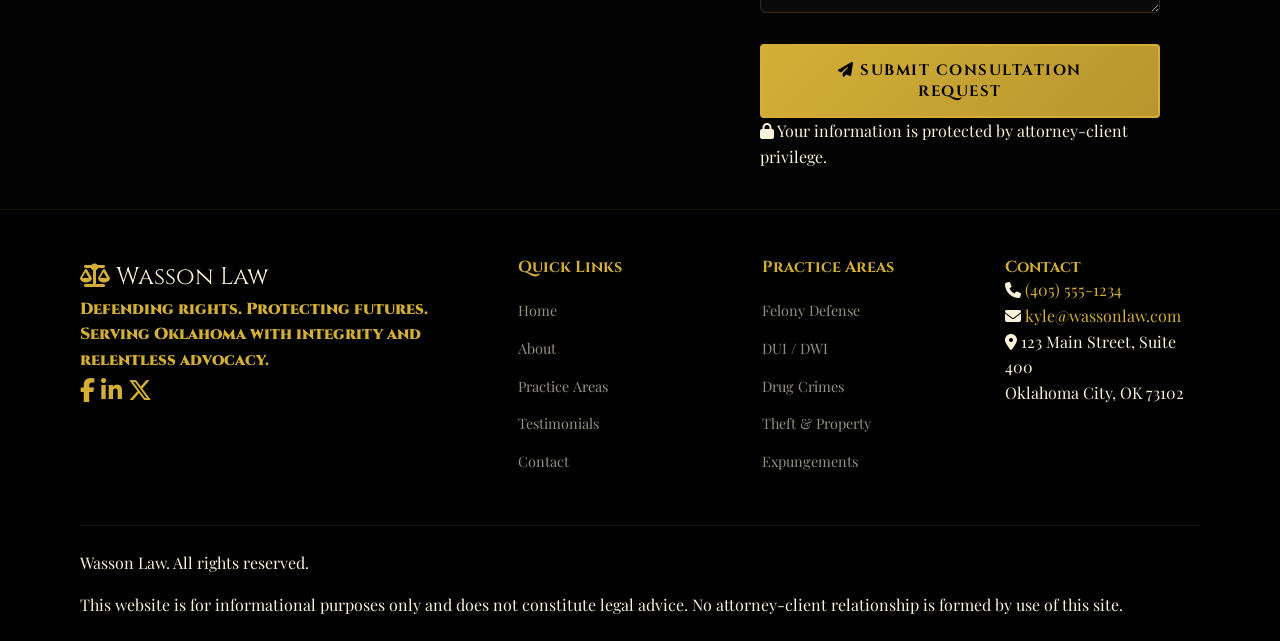
==== commit 1e330e35: "Update index.html with complete dark-themed attorney website" ====
--- a/index.html
+++ b/index.html
@@ -4,7 +4,7 @@
     <meta charset="UTF-8">
     <meta name="viewport" content="width=device-width, initial-scale=1.0">
     <title>Wasson Law | Kyle B. Wasson — Criminal Defense Attorney</title>
-    <meta name="description" content="Kyle B. Wasson is an experienced criminal defense attorney serving Oklahoma City. Aggressive defense for DUI, drug crimes, violent crimes, and more.">
+    <meta name="description" content="Kyle B. Wasson is an experienced criminal defense attorney providing aggressive, strategic legal representation. Free consultation.">
     <link rel="preconnect" href="https://fonts.googleapis.com">
     <link rel="preconnect" href="https://fonts.gstatic.com" crossorigin>
     <link href="https://fonts.googleapis.com/css2?family=Cinzel:wght@400;700;900&family=Playfair+Display:ital,wght@0,400;0,600;1,400&display=swap" rel="stylesheet">
@@ -12,317 +12,379 @@
     <link rel="stylesheet" href="css/styles.css">
 </head>
 <body>
-    <!-- 1. Navigation -->
-    <nav id="nav" class="navbar">
+    <!-- Navigation -->
+    <nav class="navbar" id="navbar">
         <div class="nav-container">
-            <a href="#hero" class="nav-logo">
+            <a href="#" class="nav-logo">
                 <span class="logo-icon"><i class="fas fa-scale-balanced"></i></span>
                 <span class="logo-text">Wasson Law</span>
             </a>
-            <ul class="nav-links">
-                <li><a href="#hero" class="active">Home</a></li>
-                <li><a href="#about">About</a></li>
-                <li><a href="#practice-areas">Practice Areas</a></li>
-                <li><a href="#why-choose-us">Why Us</a></li>
-                <li><a href="#testimonials">Testimonials</a></li>
-                <li><a href="#contact">Contact</a></li>
+            <ul class="nav-menu" id="nav-menu">
+                <li><a href="#home" class="nav-link active">Home</a></li>
+                <li><a href="#about" class="nav-link">About</a></li>
+                <li><a href="#practice-areas" class="nav-link">Practice Areas</a></li>
+                <li><a href="#why-us" class="nav-link">Why Us</a></li>
+                <li><a href="#testimonials" class="nav-link">Testimonials</a></li>
+                <li><a href="#contact" class="nav-link">Contact</a></li>
             </ul>
-            <a href="#contact" class="btn btn-nav">Free Consultation</a>
-            <div class="hamburger" aria-label="Toggle menu" role="button" tabindex="0">
-                <span></span>
-                <span></span>
-                <span></span>
-            </div>
+            <a href="#contact" class="nav-cta">Free Consultation</a>
+            <button class="hamburger" id="hamburger" aria-label="Toggle menu">
+                <span class="bar"></span>
+                <span class="bar"></span>
+                <span class="bar"></span>
+            </button>
         </div>
     </nav>
 
-    <!-- 2. Hero Section -->
-    <header id="hero" class="hero">
-        <div class="hero-particles" aria-hidden="true"></div>
+    <!-- Hero Section -->
+    <section class="hero" id="home">
+        <div class="hero-overlay"></div>
         <div class="hero-content">
-            <p class="hero-kicker animate-fade-in-up">Oklahoma City Criminal Defense</p>
-            <h1 class="hero-title animate-fade-in-up" style="animation-delay: .15s">
-                Kyle B. Wasson
-            </h1>
-            <p class="hero-tagline animate-fade-in-up" style="animation-delay: .3s">
-                Aggressive Criminal Defense
-            </p>
-            <p class="hero-subtitle animate-fade-in-up" style="animation-delay: .45s">
-                When your freedom is on the line, experience and relentless advocacy make the difference.
-            </p>
-            <div class="hero-buttons animate-fade-in-up" style="animation-delay: .6s">
-                <a href="#contact" class="btn btn-primary">Free Consultation</a>
-                <a href="#practice-areas" class="btn btn-secondary">Practice Areas</a>
-            </div>
-        </div>
-        <div class="hero-scroll" aria-hidden="true">
+            <div class="hero-badge">
+                <i class="fas fa-shield-halved"></i>
+                <span>Criminal Defense Attorney</span>
+            </div>
+            <h1 class="hero-title">Defending Your Rights.<br>Protecting Your Future.</h1>
+            <p class="hero-subtitle">When everything is on the line, you need an attorney who fights relentlessly. Kyle B. Wasson provides aggressive, strategic criminal defense with a proven record of success.</p>
+            <div class="hero-actions">
+                <a href="#contact" class="btn btn-primary">Schedule Free Consultation</a>
+                <a href="#practice-areas" class="btn btn-outline">Our Practice Areas</a>
+            </div>
+            <div class="hero-stats">
+                <div class="stat">
+                    <span class="stat-number">15+</span>
+                    <span class="stat-label">Years Experience</span>
+                </div>
+                <div class="stat">
+                    <span class="stat-number">1,000+</span>
+                    <span class="stat-label">Cases Handled</span>
+                </div>
+                <div class="stat">
+                    <span class="stat-number">95%</span>
+                    <span class="stat-label">Client Satisfaction</span>
+                </div>
+            </div>
+        </div>
+        <div class="scroll-indicator">
+            <span>Scroll to explore</span>
             <i class="fas fa-chevron-down"></i>
         </div>
-    </header>
-
-    <!-- 3. About Section -->
-    <section id="about" class="about-section">
+    </section>
+
+    <!-- About Section -->
+    <section class="about section-animate" id="about">
         <div class="container">
             <div class="about-grid">
                 <div class="about-image">
                     <div class="about-placeholder">
                         <i class="fas fa-user-tie"></i>
                     </div>
-                    <div class="about-badge">
-                        <span class="badge-number">18+</span>
-                        <span class="badge-label">Years Experience</span>
+                    <div class="about-experience-badge">
+                        <span class="exp-number">15+</span>
+                        <span class="exp-text">Years of<br>Experience</span>
                     </div>
                 </div>
                 <div class="about-content">
-                    <h2 class="section-title">About <span class="gold-text">Kyle B. Wasson</span></h2>
-                    <p class="about-lead">A dedicated criminal defense attorney committed to protecting the rights and futures of clients across Oklahoma.</p>
-                    <p>Kyle B. Wasson has built a reputation for aggressive courtroom advocacy and personalized client service. With extensive trial experience and a deep understanding of Oklahoma criminal law, he works tirelessly to achieve the best possible outcome for every case.</p>
-                    <p>From first-time offenses to complex felony charges, Wasson Law provides strategic defense tailored to the unique circumstances of each client.</p>
+                    <span class="section-tag">About Attorney Wasson</span>
+                    <h2 class="section-title">A Record of Results.<br>A Reputation for Excellence.</h2>
+                    <p class="about-text">Kyle B. Wasson is a seasoned criminal defense attorney dedicated to protecting the rights of the accused. With over fifteen years of trial experience, he has successfully defended clients against charges ranging from misdemeanors to serious felonies.</p>
+                    <p class="about-text">Known for his meticulous case preparation, persuasive courtroom presence, and unwavering commitment to his clients, Kyle approaches every case as if it were his own freedom on the line. He believes that everyone deserves a vigorous defense.</p>
                     <div class="about-credentials">
                         <div class="credential">
+                            <i class="fas fa-certificate"></i>
+                            <span>Oklahoma Bar Association</span>
+                        </div>
+                        <div class="credential">
                             <i class="fas fa-graduation-cap"></i>
-                            <span>Texas State University, B.A. 1998</span>
+                            <span>J.D., University of Oklahoma</span>
                         </div>
                         <div class="credential">
-                            <i class="fas fa-certificate"></i>
-                            <span>Oklahoma State Bar Licensed</span>
-                        </div>
-                        <div class="credential">
-                            <i class="fas fa-gavel"></i>
-                            <span>Extensive Trial Experience</span>
-                        </div>
-                    </div>
-                    <a href="#contact" class="btn btn-outline">Schedule a Consultation</a>
-                </div>
-            </div>
-        </div>
-    </section>
-
-    <!-- 4. Practice Areas -->
-    <section id="practice-areas" class="practice-section">
+                            <i class="fas fa-award"></i>
+                            <span>Super Lawyers Rising Star</span>
+                        </div>
+                    </div>
+                    <a href="#contact" class="btn btn-primary">Work With Kyle</a>
+                </div>
+            </div>
+        </div>
+    </section>
+
+    <!-- Practice Areas Section -->
+    <section class="practice-areas section-animate" id="practice-areas">
         <div class="container">
             <div class="section-header">
-                <h2 class="section-title text-center">Practice <span class="gold-text">Areas</span></h2>
-                <p class="section-subtitle text-center">Comprehensive criminal defense for a wide range of charges</p>
+                <span class="section-tag">What We Handle</span>
+                <h2 class="section-title">Practice Areas</h2>
+                <p class="section-subtitle">Comprehensive criminal defense services tailored to your unique situation.</p>
             </div>
             <div class="practice-grid">
                 <div class="practice-card">
-                    <div class="practice-icon"><i class="fas fa-wine-glass"></i></div>
+                    <div class="practice-icon">
+                        <i class="fas fa-gavel"></i>
+                    </div>
+                    <h3>Felony Defense</h3>
+                    <p>Serious charges demand serious defense. We handle violent crimes, drug trafficking, robbery, and all major felonies with strategic precision.</p>
+                    <a href="#contact" class="practice-link">Learn More <i class="fas fa-arrow-right"></i></a>
+                </div>
+                <div class="practice-card">
+                    <div class="practice-icon">
+                        <i class="fas fa-wine-glass"></i>
+                    </div>
                     <h3>DUI / DWI Defense</h3>
-                    <p>Protect your driving privileges and fight alcohol-related driving charges with proven defense strategies.</p>
-                </div>
-                <div class="practice-card">
-                    <div class="practice-icon"><i class="fas fa-pills"></i></div>
+                    <p>From first-time offenses to felony DUI, we challenge evidence, question procedures, and fight to protect your license and freedom.</p>
+                    <a href="#contact" class="practice-link">Learn More <i class="fas fa-arrow-right"></i></a>
+                </div>
+                <div class="practice-card">
+                    <div class="practice-icon">
+                        <i class="fas fa-leaf"></i>
+                    </div>
                     <h3>Drug Crimes</h3>
-                    <p>Defense for possession, distribution, trafficking, and manufacturing charges at the state and federal level.</p>
-                </div>
-                <div class="practice-card">
-                    <div class="practice-icon"><i class="fas fa-hand-fist"></i></div>
-                    <h3>Violent Crimes</h3>
-                    <p>Experienced representation for assault, battery, robbery, and homicide charges.</p>
-                </div>
-                <div class="practice-card">
-                    <div class="practice-icon"><i class="fas fa-briefcase"></i></div>
+                    <p>Possession, distribution, manufacturing, and trafficking charges. We scrutinize every search, seizure, and chain of custody detail.</p>
+                    <a href="#contact" class="practice-link">Learn More <i class="fas fa-arrow-right"></i></a>
+                </div>
+                <div class="practice-card">
+                    <div class="practice-icon">
+                        <i class="fas fa-mask"></i>
+                    </div>
+                    <h3>Theft & Property Crimes</h3>
+                    <p>Shoplifting, burglary, larceny, embezzlement, and fraud. We build strong defenses focused on intent and evidence reliability.</p>
+                    <a href="#contact" class="practice-link">Learn More <i class="fas fa-arrow-right"></i></a>
+                </div>
+                <div class="practice-card">
+                    <div class="practice-icon">
+                        <i class="fas fa-hand-fist"></i>
+                    </div>
+                    <h3>Assault & Battery</h3>
+                    <p>Domestic violence, aggravated assault, and self-defense cases. We ensure your side of the story is heard and respected.</p>
+                    <a href="#contact" class="practice-link">Learn More <i class="fas fa-arrow-right"></i></a>
+                </div>
+                <div class="practice-card">
+                    <div class="practice-icon">
+                        <i class="fas fa-crosshairs"></i>
+                    </div>
+                    <h3>Weapons Charges</h3>
+                    <p>Unlawful carry, possession by a felon, and firearm-related offenses. We navigate complex state and federal weapon laws.</p>
+                    <a href="#contact" class="practice-link">Learn More <i class="fas fa-arrow-right"></i></a>
+                </div>
+                <div class="practice-card">
+                    <div class="practice-icon">
+                        <i class="fas fa-user-secret"></i>
+                    </div>
                     <h3>White Collar Crimes</h3>
-                    <p>Defense against fraud, embezzlement, money laundering, and other financial crime allegations.</p>
-                </div>
-                <div class="practice-card">
-                    <div class="practice-icon"><i class="fas fa-mask"></i></div>
-                    <h3>Theft & Property Crimes</h3>
-                    <p>Skilled defense for burglary, larceny, shoplifting, and property damage charges.</p>
-                </div>
-                <div class="practice-card">
-                    <div class="practice-icon"><i class="fas fa-crosshairs"></i></div>
-                    <h3>Weapons Charges</h3>
-                    <p>Protect your Second Amendment rights and defend against unlawful possession and weapons allegations.</p>
-                </div>
-                <div class="practice-card">
-                    <div class="practice-icon"><i class="fas fa-house-chimney"></i></div>
-                    <h3>Domestic Violence</h3>
-                    <p>Sensitive, strategic defense for domestic assault and protective order matters.</p>
-                </div>
-                <div class="practice-card">
-                    <div class="practice-icon"><i class="fas fa-child"></i></div>
-                    <h3>Juvenile Defense</h3>
-                    <p>Advocating for minors facing criminal charges with a focus on rehabilitation and future opportunity.</p>
-                </div>
-            </div>
-        </div>
-    </section>
-
-    <!-- 5. Why Choose Us -->
-    <section id="why-choose-us" class="why-section">
+                    <p>Fraud, money laundering, identity theft, and corporate investigations. Detail-oriented defense for complex financial cases.</p>
+                    <a href="#contact" class="practice-link">Learn More <i class="fas fa-arrow-right"></i></a>
+                </div>
+                <div class="practice-card">
+                    <div class="practice-icon">
+                        <i class="fas fa-rotate-left"></i>
+                    </div>
+                    <h3>Expungements</h3>
+                    <p>Clear your record and move forward. We help eligible clients seal or expunge past convictions to restore opportunities.</p>
+                    <a href="#contact" class="practice-link">Learn More <i class="fas fa-arrow-right"></i></a>
+                </div>
+            </div>
+        </div>
+    </section>
+
+    <!-- Why Choose Us Section -->
+    <section class="why-us section-animate" id="why-us">
         <div class="container">
             <div class="section-header">
-                <h2 class="section-title text-center">Why Choose <span class="gold-text">Wasson Law</span></h2>
-                <p class="section-subtitle text-center">Experience, dedication, and results you can trust</p>
-            </div>
-            <div class="features-grid">
-                <div class="feature-card">
-                    <div class="feature-icon"><i class="fas fa-scale-balanced"></i></div>
-                    <h3>Proven Experience</h3>
-                    <p>Over 18 years of criminal defense experience in Oklahoma courts, handling cases from misdemeanors to serious felonies.</p>
-                </div>
-                <div class="feature-card">
-                    <div class="feature-icon"><i class="fas fa-user-shield"></i></div>
-                    <h3>Personalized Attention</h3>
-                    <p>You are never just a case number. We take the time to understand your situation and build a defense strategy tailored to you.</p>
-                </div>
-                <div class="feature-card">
-                    <div class="feature-icon"><i class="fas fa-trophy"></i></div>
-                    <h3>Proven Results</h3>
-                    <p>A track record of dismissals, reduced charges, and favorable verdicts for clients facing serious criminal allegations.</p>
-                </div>
-                <div class="feature-card">
-                    <div class="feature-icon"><i class="fas fa-phone-volume"></i></div>
-                    <h3>24 / 7 Availability</h3>
-                    <p>Legal emergencies do not wait for business hours. We are available around the clock when you need us most.</p>
-                </div>
-            </div>
-        </div>
-    </section>
-
-    <!-- 6. Testimonials -->
-    <section id="testimonials" class="testimonials-section">
+                <span class="section-tag">The Wasson Difference</span>
+                <h2 class="section-title">Why Clients Choose Us</h2>
+            </div>
+            <div class="why-grid">
+                <div class="why-card">
+                    <div class="why-number">01</div>
+                    <div class="why-icon"><i class="fas fa-bolt"></i></div>
+                    <h3>Aggressive Defense</h3>
+                    <p>We do not back down. From pre-trial motions to jury arguments, we fight every step with relentless determination.</p>
+                </div>
+                <div class="why-card">
+                    <div class="why-number">02</div>
+                    <div class="why-icon"><i class="fas fa-magnifying-glass"></i></div>
+                    <h3>Detailed Investigation</h3>
+                    <p>Every case receives exhaustive review. We uncover evidence others miss and exploit weaknesses in the prosecution's case.</p>
+                </div>
+                <div class="why-card">
+                    <div class="why-number">03</div>
+                    <div class="why-icon"><i class="fas fa-comments"></i></div>
+                    <h3>Clear Communication</h3>
+                    <p>You will never be left in the dark. We explain your options, risks, and strategy in plain language at every stage.</p>
+                </div>
+                <div class="why-card">
+                    <div class="why-number">04</div>
+                    <div class="why-icon"><i class="fas fa-hand-holding-heart"></i></div>
+                    <h3>Personal Attention</h3>
+                    <p>Your case is never handed off to a junior associate. Kyle personally handles every aspect of your defense.</p>
+                </div>
+            </div>
+        </div>
+    </section>
+
+    <!-- Testimonials Section -->
+    <section class="testimonials section-animate" id="testimonials">
         <div class="container">
             <div class="section-header">
-                <h2 class="section-title text-center">Client <span class="gold-text">Testimonials</span></h2>
-                <p class="section-subtitle text-center">Real stories from clients we have helped</p>
+                <span class="section-tag">Client Stories</span>
+                <h2 class="section-title">What Clients Say</h2>
             </div>
             <div class="testimonials-grid">
                 <div class="testimonial-card">
                     <div class="testimonial-stars">
-                        <i class="fas fa-star"></i><i class="fas fa-star"></i><i class="fas fa-star"></i><i class="fas fa-star"></i><i class="fas fa-star"></i>
-                    </div>
-                    <p class="testimonial-text">"Kyle fought for me when no one else would. He got my charges reduced and kept me out of jail. I cannot thank him enough."</p>
+                        <i class="fas fa-star"></i>
+                        <i class="fas fa-star"></i>
+                        <i class="fas fa-star"></i>
+                        <i class="fas fa-star"></i>
+                        <i class="fas fa-star"></i>
+                    </div>
+                    <p class="testimonial-text">"Kyle saved my career and my family. I was facing felony charges that would have destroyed everything. He found a critical error in the evidence and got my case dismissed. I owe him everything."</p>
                     <div class="testimonial-author">
                         <div class="author-avatar"><i class="fas fa-user"></i></div>
                         <div class="author-info">
-                            <span class="author-name">J.D.</span>
-                            <span class="author-case">DUI Defense Client</span>
+                            <span class="author-name">Michael R.</span>
+                            <span class="author-case">Felony Defense Client</span>
                         </div>
                     </div>
                 </div>
                 <div class="testimonial-card">
                     <div class="testimonial-stars">
-                        <i class="fas fa-star"></i><i class="fas fa-star"></i><i class="fas fa-star"></i><i class="fas fa-star"></i><i class="fas fa-star"></i>
-                    </div>
-                    <p class="testimonial-text">"Professional, responsive, and relentless. Kyle walked me through every step and made sure I understood my options. Highly recommend."</p>
+                        <i class="fas fa-star"></i>
+                        <i class="fas fa-star"></i>
+                        <i class="fas fa-star"></i>
+                        <i class="fas fa-star"></i>
+                        <i class="fas fa-star"></i>
+                    </div>
+                    <p class="testimonial-text">"After my DUI arrest, I thought my life was over. Kyle walked me through every option, kept me calm, and ultimately got my charges reduced to a misdemeanor. Professional, compassionate, and brilliant."</p>
                     <div class="testimonial-author">
                         <div class="author-avatar"><i class="fas fa-user"></i></div>
                         <div class="author-info">
-                            <span class="author-name">M.S.</span>
-                            <span class="author-case">Drug Crimes Client</span>
+                            <span class="author-name">Sarah T.</span>
+                            <span class="author-case">DUI Defense Client</span>
                         </div>
                     </div>
                 </div>
                 <div class="testimonial-card">
                     <div class="testimonial-stars">
-                        <i class="fas fa-star"></i><i class="fas fa-star"></i><i class="fas fa-star"></i><i class="fas fa-star"></i><i class="fas fa-star"></i>
-                    </div>
-                    <p class="testimonial-text">"I was facing serious felony charges and thought my life was over. Kyle believed in me and delivered an outcome I never thought possible."</p>
+                        <i class="fas fa-star"></i>
+                        <i class="fas fa-star"></i>
+                        <i class="fas fa-star"></i>
+                        <i class="fas fa-star"></i>
+                        <i class="fas fa-star"></i>
+                    </div>
+                    <p class="testimonial-text">"I interviewed five attorneys before choosing Kyle. His knowledge of drug crime law is unmatched. He identified an illegal search within hours of taking my case. Charges dropped. Worth every penny."</p>
                     <div class="testimonial-author">
                         <div class="author-avatar"><i class="fas fa-user"></i></div>
                         <div class="author-info">
-                            <span class="author-name">R.T.</span>
-                            <span class="author-case">Violent Crimes Client</span>
-                        </div>
-                    </div>
-                </div>
-            </div>
-        </div>
-    </section>
-
-    <!-- 7. Contact Section -->
-    <section id="contact" class="contact-section">
-        <div class="container">
-            <div class="section-header">
-                <h2 class="section-title text-center">Contact <span class="gold-text">Wasson Law</span></h2>
-                <p class="section-subtitle text-center">Schedule your confidential consultation today</p>
-            </div>
+                            <span class="author-name">David K.</span>
+                            <span class="author-case">Drug Crimes Client</span>
+                        </div>
+                    </div>
+                </div>
+            </div>
+        </div>
+    </section>
+
+    <!-- Contact Section -->
+    <section class="contact section-animate" id="contact">
+        <div class="container">
             <div class="contact-grid">
                 <div class="contact-info">
-                    <h3>Office Information</h3>
-                    <div class="info-item">
-                        <i class="fas fa-location-dot"></i>
-                        <div>
-                            <strong>Address</strong>
-                            <p>1213 N Classen Blvd<br>Oklahoma City, OK 73106</p>
-                        </div>
-                    </div>
-                    <div class="info-item">
-                        <i class="fas fa-envelope"></i>
-                        <div>
-                            <strong>Email</strong>
-                            <p>kyle@wassonlaw.com</p>
-                        </div>
-                    </div>
-                    <div class="info-item">
-                        <i class="fas fa-clock"></i>
-                        <div>
-                            <strong>Hours</strong>
-                            <p>Monday – Friday: 8:00 AM – 5:00 PM<br>Emergency consultations available 24/7</p>
-                        </div>
-                    </div>
-                    <div class="contact-disclaimer">
-                        <i class="fas fa-circle-info"></i>
-                        <p>All consultations are confidential. Contacting us does not create an attorney-client relationship.</p>
+                    <span class="section-tag">Get In Touch</span>
+                    <h2 class="section-title">Schedule Your Free Consultation</h2>
+                    <p class="contact-desc">Time is critical in criminal defense. The sooner you contact us, the sooner we can begin building your defense strategy. Your initial consultation is completely confidential and free of charge.</p>
+                    <div class="contact-details">
+                        <div class="contact-item">
+                            <div class="contact-icon"><i class="fas fa-phone"></i></div>
+                            <div class="contact-text">
+                                <span class="contact-label">Call or Text</span>
+                                <a href="tel:+14055551234">(405) 555-1234</a>
+                            </div>
+                        </div>
+                        <div class="contact-item">
+                            <div class="contact-icon"><i class="fas fa-envelope"></i></div>
+                            <div class="contact-text">
+                                <span class="contact-label">Email</span>
+                                <a href="mailto:kyle@wassonlaw.com">kyle@wassonlaw.com</a>
+                            </div>
+                        </div>
+                        <div class="contact-item">
+                            <div class="contact-icon"><i class="fas fa-location-dot"></i></div>
+                            <div class="contact-text">
+                                <span class="contact-label">Office</span>
+                                <span>123 Main Street, Suite 400<br>Oklahoma City, OK 73102</span>
+                            </div>
+                        </div>
+                        <div class="contact-item">
+                            <div class="contact-icon"><i class="fas fa-clock"></i></div>
+                            <div class="contact-text">
+                                <span class="contact-label">Availability</span>
+                                <span>Mon – Fri: 8:00 AM – 6:00 PM<br>Emergency consultations available 24/7</span>
+                            </div>
+                        </div>
                     </div>
                 </div>
                 <div class="contact-form-wrapper">
-                    <form class="contact-form" action="#" method="POST" novalidate>
+                    <form class="contact-form" id="contact-form">
+                        <h3 class="form-title">Confidential Case Evaluation</h3>
                         <div class="form-row">
                             <div class="form-group">
-                                <label for="name">Full Name</label>
-                                <input type="text" id="name" name="name" class="form-control" placeholder="Your full name" required>
+                                <label for="first-name">First Name</label>
+                                <input type="text" id="first-name" name="first_name" class="form-control" placeholder="John" required>
                             </div>
                             <div class="form-group">
-                                <label for="email">Email Address</label>
-                                <input type="email" id="email" name="email" class="form-control" placeholder="your@email.com" required>
-                            </div>
-                        </div>
-                        <div class="form-row">
-                            <div class="form-group">
-                                <label for="phone">Phone Number</label>
-                                <input type="tel" id="phone" name="phone" class="form-control" placeholder="(555) 555-5555">
-                            </div>
-                            <div class="form-group">
-                                <label for="case-type">Case Type</label>
-                                <select id="case-type" name="case_type" class="form-select" required>
-                                    <option value="" disabled selected>Select case type</option>
-                                    <option value="dui">DUI / DWI</option>
-                                    <option value="drugs">Drug Crimes</option>
-                                    <option value="violent">Violent Crimes</option>
-                                    <option value="white-collar">White Collar Crimes</option>
-                                    <option value="theft">Theft & Property Crimes</option>
-                                    <option value="weapons">Weapons Charges</option>
-                                    <option value="domestic">Domestic Violence</option>
-                                    <option value="juvenile">Juvenile Defense</option>
-                                    <option value="other">Other</option>
-                                </select>
-                            </div>
+                                <label for="last-name">Last Name</label>
+                                <input type="text" id="last-name" name="last_name" class="form-control" placeholder="Doe" required>
+                            </div>
+                        </div>
+                        <div class="form-group">
+                            <label for="email">Email Address</label>
+                            <input type="email" id="email" name="email" class="form-control" placeholder="john@example.com" required>
+                        </div>
+                        <div class="form-group">
+                            <label for="phone">Phone Number</label>
+                            <input type="tel" id="phone" name="phone" class="form-control" placeholder="(405) 555-0000">
+                        </div>
+                        <div class="form-group">
+                            <label for="case-type">Type of Case</label>
+                            <select id="case-type" name="case_type" class="form-control form-select" required>
+                                <option value="" disabled selected>Select case type</option>
+                                <option value="felony">Felony Defense</option>
+                                <option value="dui">DUI / DWI</option>
+                                <option value="drug">Drug Crimes</option>
+                                <option value="theft">Theft & Property Crimes</option>
+                                <option value="assault">Assault & Battery</option>
+                                <option value="weapons">Weapons Charges</option>
+                                <option value="white-collar">White Collar Crimes</option>
+                                <option value="expungement">Expungement</option>
+                                <option value="other">Other</option>
+                            </select>
                         </div>
                         <div class="form-group">
                             <label for="message">Tell Us About Your Case</label>
-                            <textarea id="message" name="message" class="form-control textarea" rows="5" placeholder="Please provide a brief description of your situation..." required></textarea>
-                        </div>
-                        <button type="submit" class="btn btn-primary btn-submit">
-                            <i class="fas fa-paper-plane"></i> Send Message
+                            <textarea id="message" name="message" class="form-control" rows="5" placeholder="Please provide a brief summary of your situation. All information is strictly confidential." required></textarea>
+                        </div>
+                        <button type="submit" class="btn btn-primary btn-full">
+                            <i class="fas fa-paper-plane"></i> Submit Consultation Request
                         </button>
+                        <p class="form-disclaimer"><i class="fas fa-lock"></i> Your information is protected by attorney-client privilege.</p>
                     </form>
                 </div>
             </div>
         </div>
     </section>
 
-    <!-- 8. Footer -->
-    <footer id="footer" class="footer">
+    <!-- Footer -->
+    <footer class="footer">
         <div class="container">
             <div class="footer-grid">
                 <div class="footer-brand">
-                    <h3><i class="fas fa-scale-balanced"></i> Wasson Law</h3>
-                    <p>Aggressive criminal defense for Oklahoma City and surrounding communities. Your rights, your future, our fight.</p>
-                    <div class="social-links">
+                    <a href="#" class="footer-logo">
+                        <i class="fas fa-scale-balanced"></i>
+                        <span>Wasson Law</span>
+                    </a>
+                    <p class="footer-tagline">Defending rights. Protecting futures. Serving Oklahoma with integrity and relentless advocacy.</p>
+                    <div class="footer-social">
                         <a href="#" aria-label="Facebook"><i class="fab fa-facebook-f"></i></a>
                         <a href="#" aria-label="LinkedIn"><i class="fab fa-linkedin-in"></i></a>
                         <a href="#" aria-label="Twitter"><i class="fab fa-x-twitter"></i></a>
@@ -331,34 +393,33 @@
                 <div class="footer-links">
                     <h4>Quick Links</h4>
                     <ul>
-                        <li><a href="#hero">Home</a></li>
+                        <li><a href="#home">Home</a></li>
                         <li><a href="#about">About</a></li>
                         <li><a href="#practice-areas">Practice Areas</a></li>
-                        <li><a href="#why-choose-us">Why Choose Us</a></li>
                         <li><a href="#testimonials">Testimonials</a></li>
                         <li><a href="#contact">Contact</a></li>
                     </ul>
                 </div>
-                <div class="footer-practice">
+                <div class="footer-links">
                     <h4>Practice Areas</h4>
                     <ul>
-                        <li><a href="#practice-areas">DUI / DWI Defense</a></li>
+                        <li><a href="#practice-areas">Felony Defense</a></li>
+                        <li><a href="#practice-areas">DUI / DWI</a></li>
                         <li><a href="#practice-areas">Drug Crimes</a></li>
-                        <li><a href="#practice-areas">Violent Crimes</a></li>
-                        <li><a href="#practice-areas">White Collar Crimes</a></li>
                         <li><a href="#practice-areas">Theft & Property</a></li>
-                        <li><a href="#practice-areas">Weapons Charges</a></li>
+                        <li><a href="#practice-areas">Expungements</a></li>
                     </ul>
                 </div>
                 <div class="footer-contact">
                     <h4>Contact</h4>
-                    <p><i class="fas fa-location-dot"></i> 1213 N Classen Blvd<br>Oklahoma City, OK 73106</p>
-                    <p><i class="fas fa-envelope"></i> kyle@wassonlaw.com</p>
+                    <p><i class="fas fa-phone"></i> <a href="tel:+14055551234">(405) 555-1234</a></p>
+                    <p><i class="fas fa-envelope"></i> <a href="mailto:kyle@wassonlaw.com">kyle@wassonlaw.com</a></p>
+                    <p><i class="fas fa-location-dot"></i> 123 Main Street, Suite 400<br>Oklahoma City, OK 73102</p>
                 </div>
             </div>
             <div class="footer-bottom">
-                <p> Wasson Law, PLLC. All Rights Reserved.</p>
-                <p class="disclaimer">This website is for informational purposes only and does not constitute legal advice. No attorney-client relationship is formed by use of this site.</p>
+                <p> Wasson Law. All rights reserved.</p>
+                <p class="footer-legal">This website is for informational purposes only and does not constitute legal advice. No attorney-client relationship is formed by use of this site.</p>
             </div>
         </div>
     </footer>
